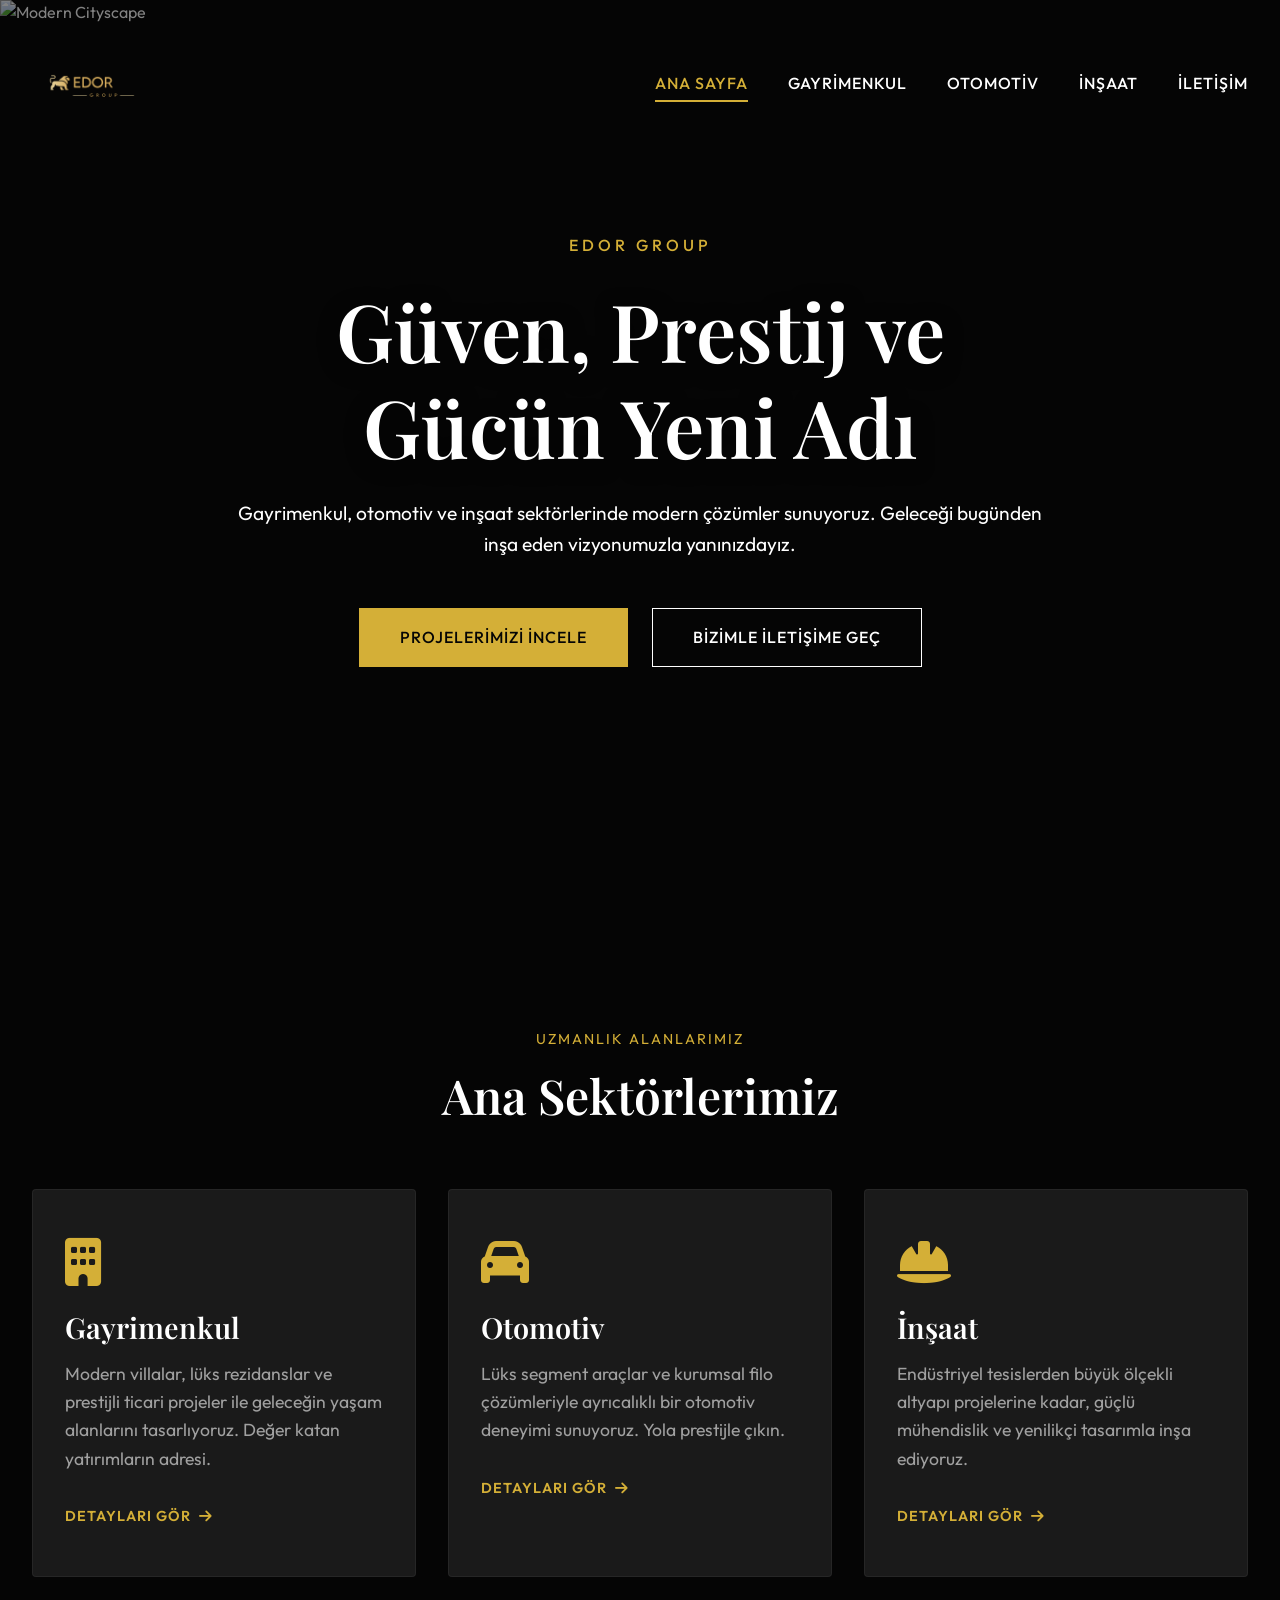
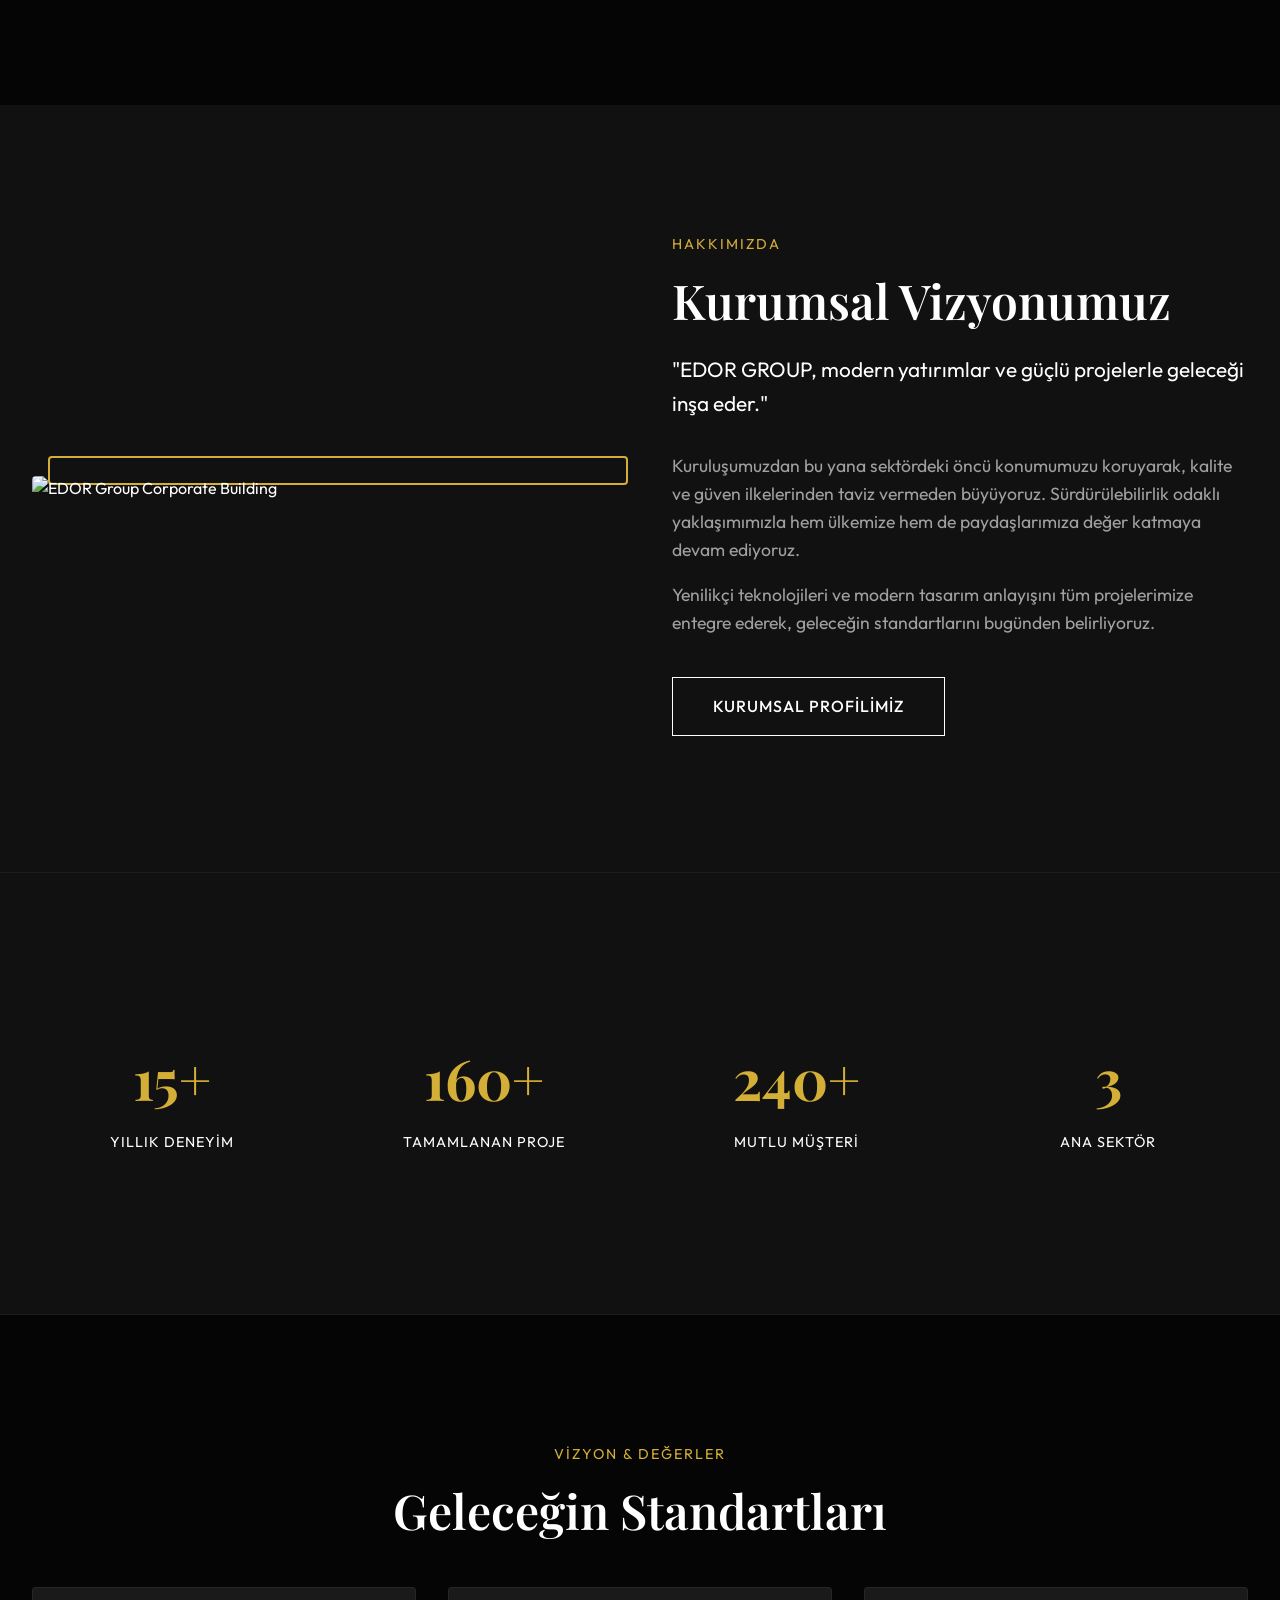
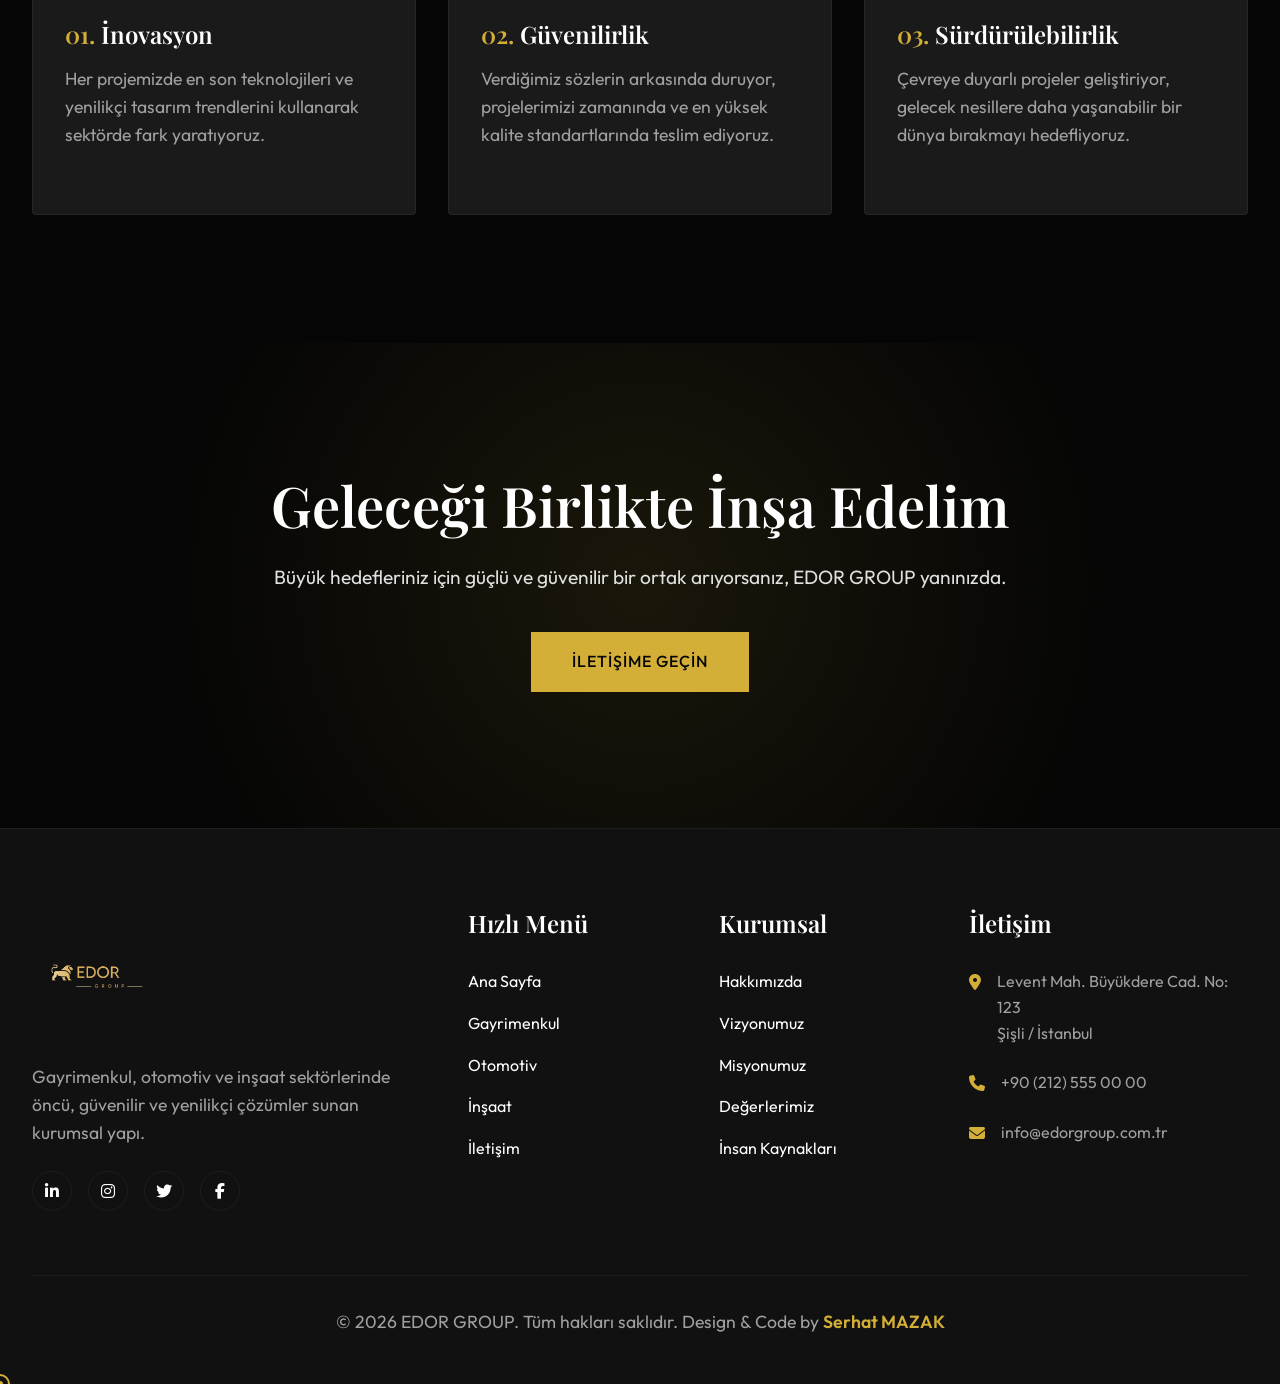
==== index.html @ 17ff3261 "first upload" ====
<!DOCTYPE html>
<html lang="tr">
<head>
    <meta charset="UTF-8">
    <meta name="viewport" content="width=device-width, initial-scale=1.0">
    <meta name="description" content="EDOR GROUP - Gayrimenkul, otomotiv ve inşaat sektörlerinde modern çözümler sunan prestijli holding şirketi.">
    <title>EDOR GROUP | Güven, Prestij ve Gücün Yeni Adı</title>
    <link rel="icon" href="assets/images/favicocn.png" type="image/png">
    
    <!-- CSS -->
    <link rel="stylesheet" href="assets/css/style.css">
    
    <!-- AOS Animation -->
    <link href="https://unpkg.com/aos@2.3.1/dist/aos.css" rel="stylesheet">
    
    <!-- Font Awesome -->
    <link rel="stylesheet" href="https://cdnjs.cloudflare.com/ajax/libs/font-awesome/6.4.0/css/all.min.css">
</head>
<body>

    <!-- Header -->
    <header class="header">
        <div class="container nav-container">
            <a href="index.html" class="logo"><img src="assets/images/logo.png" alt="EDOR GROUP Logo" class="site-logo"></a>
            
            <nav class="nav-links">
                <a href="index.html" class="active">Ana Sayfa</a>
                <a href="gayrimenkul.html">Gayrimenkul</a>
                <a href="otomotiv.html">Otomotiv</a>
                <a href="insaat.html">İnşaat</a>
                <a href="iletisim.html">İletişim</a>
            </nav>

            <button class="mobile-menu-btn">
                <div class="hamburger"></div>
            </button>
        </div>
    </header>

    <!-- Hero Section -->
    <section class="hero">
        <!-- Temporary placeholder background, will be a dynamic dark video/image in production -->
        <div class="hero-bg">
            <img src="https://images.unsplash.com/photo-1486406146926-c627a92ad1ab?q=80&w=2070&auto=format&fit=crop" alt="Modern Cityscape">
            <div class="hero-overlay"></div>
        </div>
        
        <div class="container hero-content" data-aos="fade-up">
            <span class="hero-subtitle" data-aos="fade-up" data-aos-delay="100">EDOR GROUP</span>
            <h1 class="hero-title" data-aos="fade-up" data-aos-delay="200">Güven, Prestij ve Gücün Yeni Adı</h1>
            <p class="hero-text" data-aos="fade-up" data-aos-delay="300">Gayrimenkul, otomotiv ve inşaat sektörlerinde modern çözümler sunuyoruz. Geleceği bugünden inşa eden vizyonumuzla yanınızdayız.</p>
            
            <div class="hero-btns" data-aos="fade-up" data-aos-delay="400">
                <a href="#services" class="btn btn-primary">Projelerimizi İncele</a>
                <a href="iletisim.html" class="btn btn-outline">Bizimle İletişime Geç</a>
            </div>
        </div>
    </section>

    <!-- Services Section -->
    <section id="services" class="section">
        <div class="container">
            <div class="text-center" data-aos="fade-up">
                <span class="section-subtitle">Uzmanlık Alanlarımız</span>
                <h2>Ana Sektörlerimiz</h2>
            </div>
            
            <div class="services-grid">
                <!-- Gayrimenkul -->
                <div class="service-card" data-aos="fade-up" data-aos-delay="100">
                    <i class="fa-solid fa-building service-icon"></i>
                    <h3>Gayrimenkul</h3>
                    <p>Modern villalar, lüks rezidanslar ve prestijli ticari projeler ile geleceğin yaşam alanlarını tasarlıyoruz. Değer katan yatırımların adresi.</p>
                    <a href="gayrimenkul.html" class="btn-link">Detayları Gör <i class="fa-solid fa-arrow-right"></i></a>
                </div>
                
                <!-- Otomotiv -->
                <div class="service-card" data-aos="fade-up" data-aos-delay="200">
                    <i class="fa-solid fa-car service-icon"></i>
                    <h3>Otomotiv</h3>
                    <p>Lüks segment araçlar ve kurumsal filo çözümleriyle ayrıcalıklı bir otomotiv deneyimi sunuyoruz. Yola prestijle çıkın.</p>
                    <a href="otomotiv.html" class="btn-link">Detayları Gör <i class="fa-solid fa-arrow-right"></i></a>
                </div>
                
                <!-- İnşaat -->
                <div class="service-card" data-aos="fade-up" data-aos-delay="300">
                    <i class="fa-solid fa-helmet-safety service-icon"></i>
                    <h3>İnşaat</h3>
                    <p>Endüstriyel tesislerden büyük ölçekli altyapı projelerine kadar, güçlü mühendislik ve yenilikçi tasarımla inşa ediyoruz.</p>
                    <a href="insaat.html" class="btn-link">Detayları Gör <i class="fa-solid fa-arrow-right"></i></a>
                </div>
            </div>
        </div>
    </section>

    <!-- Corporate Info Section -->
    <section class="section" style="background-color: var(--bg-secondary);">
        <div class="container">
            <div class="corporate-wrap">
                <div class="corporate-img" data-aos="fade-right">
                    <img src="https://images.unsplash.com/photo-1570126618953-d437176e8c79?q=80&w=1994&auto=format&fit=crop" alt="EDOR Group Corporate Building">
                </div>
                <div class="corporate-text" data-aos="fade-left">
                    <span class="section-subtitle">Hakkımızda</span>
                    <h2>Kurumsal Vizyonumuz</h2>
                    <p style="font-size: 1.3rem; color: var(--text-primary); margin-bottom: 2rem;">"EDOR GROUP, modern yatırımlar ve güçlü projelerle geleceği inşa eder."</p>
                    <p>Kuruluşumuzdan bu yana sektördeki öncü konumumuzu koruyarak, kalite ve güven ilkelerinden taviz vermeden büyüyoruz. Sürdürülebilirlik odaklı yaklaşımımızla hem ülkemize hem de paydaşlarımıza değer katmaya devam ediyoruz.</p>
                    <p>Yenilikçi teknolojileri ve modern tasarım anlayışını tüm projelerimize entegre ederek, geleceğin standartlarını bugünden belirliyoruz.</p>
                    <a href="iletisim.html" class="btn btn-outline" style="margin-top: 1.5rem;">Kurumsal Profilimiz</a>
                </div>
            </div>
        </div>
    </section>

    <!-- Statistics Section -->
    <section class="section stats-section">
        <div class="container">
            <div class="stats-grid">
                <div class="stat-item" data-aos="zoom-in" data-aos-delay="100">
                    <div class="stat-number"><span class="counter-val" data-target="15">0</span>+</div>
                    <div class="stat-text">Yıllık Deneyim</div>
                </div>
                <div class="stat-item" data-aos="zoom-in" data-aos-delay="200">
                    <div class="stat-number"><span class="counter-val" data-target="250">0</span>+</div>
                    <div class="stat-text">Tamamlanan Proje</div>
                </div>
                <div class="stat-item" data-aos="zoom-in" data-aos-delay="300">
                    <div class="stat-number"><span class="counter-val" data-target="500">0</span>+</div>
                    <div class="stat-text">Mutlu Müşteri</div>
                </div>
                <div class="stat-item" data-aos="zoom-in" data-aos-delay="400">
                    <div class="stat-number"><span class="counter-val" data-target="3">0</span></div>
                    <div class="stat-text">Ana Sektör</div>
                </div>
            </div>
        </div>
    </section>

    <!-- Vision / Reference Section -->
    <section class="section">
        <div class="container">
            <div class="text-center" data-aos="fade-up">
                <span class="section-subtitle">Vizyon & Değerler</span>
                <h2>Geleceğin Standartları</h2>
            </div>
            
            <div class="services-grid" style="margin-top: 3rem;">
                <div class="service-card" data-aos="fade-up" data-aos-delay="100" style="padding: 2rem;">
                    <h3 style="font-size: 1.5rem;"><span class="text-gold">01.</span> İnovasyon</h3>
                    <p>Her projemizde en son teknolojileri ve yenilikçi tasarım trendlerini kullanarak sektörde fark yaratıyoruz.</p>
                </div>
                <div class="service-card" data-aos="fade-up" data-aos-delay="200" style="padding: 2rem;">
                    <h3 style="font-size: 1.5rem;"><span class="text-gold">02.</span> Güvenilirlik</h3>
                    <p>Verdiğimiz sözlerin arkasında duruyor, projelerimizi zamanında ve en yüksek kalite standartlarında teslim ediyoruz.</p>
                </div>
                <div class="service-card" data-aos="fade-up" data-aos-delay="300" style="padding: 2rem;">
                    <h3 style="font-size: 1.5rem;"><span class="text-gold">03.</span> Sürdürülebilirlik</h3>
                    <p>Çevreye duyarlı projeler geliştiriyor, gelecek nesillere daha yaşanabilir bir dünya bırakmayı hedefliyoruz.</p>
                </div>
            </div>
        </div>
    </section>

    <!-- CTA Section -->
    <section class="cta-section">
        <div class="container">
            <div class="cta-content" data-aos="zoom-in">
                <h2 style="color: var(--text-primary);">Geleceği Birlikte İnşa Edelim</h2>
                <p style="font-size: 1.2rem; margin-bottom: 2.5rem; color: #e0e0e0;">Büyük hedefleriniz için güçlü ve güvenilir bir ortak arıyorsanız, EDOR GROUP yanınızda.</p>
                <a href="iletisim.html" class="btn btn-primary">İletişime Geçin</a>
            </div>
        </div>
    </section>

            <!-- Footer -->
    <footer class="footer">
        <div class="container">
            <div class="footer-grid">
                <div class="footer-about">
                    <a href="index.html" class="logo"><img src="assets/images/logo.png" alt="EDOR GROUP Logo" class="site-logo"></a>
                    <p>Gayrimenkul, otomotiv ve inşaat sektörlerinde öncü, güvenilir ve yenilikçi çözümler sunan kurumsal yapı.</p>
                    <div class="footer-socials">
                        <a href="#"><i class="fa-brands fa-linkedin-in"></i></a>
                        <a href="#"><i class="fa-brands fa-instagram"></i></a>
                        <a href="#"><i class="fa-brands fa-twitter"></i></a>
                        <a href="#"><i class="fa-brands fa-facebook-f"></i></a>
                    </div>
                </div>
                
                <div class="footer-links">
                    <h3 class="footer-title">Hızlı Menü</h3>
                    <ul>
                        <li><a href="index.html">Ana Sayfa</a></li>
                        <li><a href="gayrimenkul.html">Gayrimenkul</a></li>
                        <li><a href="otomotiv.html">Otomotiv</a></li>
                        <li><a href="insaat.html">İnşaat</a></li>
                        <li><a href="iletisim.html">İletişim</a></li>
                    </ul>
                </div>
                
                <div class="footer-links">
                    <h3 class="footer-title">Kurumsal</h3>
                    <ul>
                        <li><a href="hakkimizda.html">Hakkımızda</a></li>
                        <li><a href="vizyonumuz.html">Vizyonumuz</a></li>
                        <li><a href="misyonumuz.html">Misyonumuz</a></li>
                        <li><a href="degerlerimiz.html">Değerlerimiz</a></li>
                        <li><a href="insan-kaynaklari.html">İnsan Kaynakları</a></li>
                    </ul>
                </div>
                
                <div class="footer-contact">
                    <h3 class="footer-title">İletişim</h3>
                    <ul>
                        <li>
                            <i class="fa-solid fa-location-dot"></i>
                            <span>Levent Mah. Büyükdere Cad. No: 123<br>Şişli / İstanbul</span>
                        </li>
                        <li>
                            <i class="fa-solid fa-phone"></i>
                            <span>+90 (212) 555 00 00</span>
                        </li>
                        <li>
                            <i class="fa-solid fa-envelope"></i>
                            <span>info@edorgroup.com.tr</span>
                        </li>
                    </ul>
                </div>
            </div>
            
            <div class="footer-bottom">
                <p>&copy; 2026 EDOR GROUP. Tüm hakları saklıdır. Design & Code by <a href="https://serhatmazak.com/" target="_blank" class="footer-credit">Serhat MAZAK</a></p>
            </div>
        </div>
    </footer>

    <!-- Scripts -->
    <script src="https://unpkg.com/aos@2.3.1/dist/aos.js"></script>
    <script src="assets/js/main.js"></script>
</body>
</html>
---- assets/css/style.css ----
@import url('https://fonts.googleapis.com/css2?family=Outfit:wght@300;400;500;600;700&family=Playfair+Display:ital,wght@0,400;0,600;0,700;1,400&display=swap');

:root {
  /* Colors */
  --bg-dark: #050505;
  --bg-secondary: #111111;
  --bg-card: #1a1a1a;
  --text-primary: #ffffff;
  --text-secondary: #a0a0a0;
  --accent-gold: #d4af37;
  --accent-gold-hover: #b5952f;
  
  /* Glassmorphism */
  --glass-bg: rgba(17, 17, 17, 0.7);
  --glass-border: rgba(255, 255, 255, 0.05);
  --glass-shadow: 0 8px 32px 0 rgba(0, 0, 0, 0.37);
  
  /* Typography */
  --font-main: 'Outfit', sans-serif;
  --font-heading: 'Playfair Display', serif;
  
  /* Transitions */
  --transition-smooth: all 0.4s cubic-bezier(0.16, 1, 0.3, 1);
  --transition-bounce: all 0.5s cubic-bezier(0.68, -0.55, 0.26, 1.55);
}

* {
  margin: 0;
  padding: 0;
  box-sizing: border-box;
}

html {
  scroll-behavior: smooth;
  font-size: 16px;
  overflow-x: hidden;
}

body {
  font-family: var(--font-main);
  background-color: var(--bg-dark);
  color: var(--text-primary);
  line-height: 1.6;
  overflow-x: hidden;
  cursor: none; /* Custom cursor */
  width: 100%;
}

/* Custom Cursor */
.cursor {
  width: 20px;
  height: 20px;
  border: 2px solid var(--accent-gold);
  border-radius: 50%;
  position: fixed;
  pointer-events: none;
  z-index: 9999;
  transform: translate(-50%, -50%);
  transition: width 0.3s, height 0.3s, background-color 0.3s;
}

.cursor.hovering {
  width: 40px;
  height: 40px;
  background-color: rgba(212, 175, 55, 0.2);
}

.cursor-dot {
  width: 6px;
  height: 6px;
  background-color: var(--accent-gold);
  border-radius: 50%;
  position: fixed;
  pointer-events: none;
  z-index: 10000;
  transform: translate(-50%, -50%);
}

/* Typography */
h1, h2, h3, h4, h5, h6 {
  font-family: var(--font-heading);
  font-weight: 600;
  line-height: 1.2;
}

h1 {
  font-size: 4rem;
  margin-bottom: 1rem;
}

h2 {
  font-size: 3rem;
  margin-bottom: 1.5rem;
}

h3 {
  font-size: 2rem;
  margin-bottom: 1rem;
}

p {
  color: var(--text-secondary);
  font-size: 1.1rem;
  margin-bottom: 1rem;
}

a {
  text-decoration: none;
  color: inherit;
  transition: var(--transition-smooth);
}

ul {
  list-style: none;
}

img {
  max-width: 100%;
  height: auto;
  display: block;
}

/* Utility Classes */
.container {
  width: 100%;
  max-width: 1320px;
  margin: 0 auto;
  padding: 0 2rem;
}

.section {
  padding: 8rem 0;
}

.text-center {
  text-align: center;
}

.text-gold {
  color: var(--accent-gold);
}

/* Buttons */
.btn {
  display: inline-block;
  padding: 1rem 2.5rem;
  font-family: var(--font-main);
  font-weight: 500;
  font-size: 1rem;
  text-transform: uppercase;
  letter-spacing: 1px;
  cursor: pointer;
  border-radius: 0;
  transition: var(--transition-smooth);
  position: relative;
  overflow: hidden;
  z-index: 1;
}

.btn-primary {
  background-color: var(--accent-gold);
  color: var(--bg-dark);
  border: 1px solid var(--accent-gold);
}

.btn-primary::before {
  content: '';
  position: absolute;
  top: 0;
  left: 0;
  width: 0%;
  height: 100%;
  background-color: var(--text-primary);
  transition: var(--transition-smooth);
  z-index: -1;
}

.btn-primary:hover::before {
  width: 100%;
}

.btn-primary:hover {
  color: var(--bg-dark);
  border-color: var(--text-primary);
}

.btn-outline {
  background-color: transparent;
  color: var(--text-primary);
  border: 1px solid var(--text-primary);
}

.btn-outline:hover {
  background-color: var(--text-primary);
  color: var(--bg-dark);
}

/* Header */
.header {
  position: fixed;
  top: 0;
  left: 0;
  width: 100%;
  z-index: 1000;
  transition: var(--transition-smooth);
  padding: 1.5rem 0;
}

.header.scrolled {
  background: var(--glass-bg);
  backdrop-filter: blur(10px);
  -webkit-backdrop-filter: blur(10px);
  border-bottom: 1px solid var(--glass-border);
  padding: 1rem 0;
  box-shadow: var(--glass-shadow);
}

.nav-container {
  display: flex;
  justify-content: space-between;
  align-items: center;
}

.logo {
  display: flex;
  align-items: center;
}

.site-logo {
  height: 120px;
  width: auto;
  object-fit: contain;
}

.nav-links {
  display: flex;
  gap: 2.5rem;
}

.nav-links a {
  font-size: 1rem;
  font-weight: 500;
  text-transform: uppercase;
  letter-spacing: 1px;
  position: relative;
}

.nav-links a::after {
  content: '';
  position: absolute;
  bottom: -5px;
  left: 0;
  width: 0;
  height: 2px;
  background-color: var(--accent-gold);
  transition: var(--transition-smooth);
}

.nav-links a:hover::after,
.nav-links a.active::after {
  width: 100%;
}

.nav-links a:hover,
.nav-links a.active {
  color: var(--accent-gold);
}

.mobile-menu-btn {
  display: none;
  background: none;
  border: none;
  cursor: pointer;
  z-index: 1001;
}

.hamburger {
  width: 30px;
  height: 2px;
  background-color: var(--text-primary);
  position: relative;
  transition: var(--transition-smooth);
}

.hamburger::before,
.hamburger::after {
  content: '';
  position: absolute;
  left: 0;
  width: 30px;
  height: 2px;
  background-color: var(--text-primary);
  transition: var(--transition-smooth);
}

.hamburger::before {
  top: -8px;
}

.hamburger::after {
  top: 8px;
}

.mobile-menu-btn.active .hamburger {
  background-color: transparent;
}

.mobile-menu-btn.active .hamburger::before {
  top: 0;
  transform: rotate(45deg);
}

.mobile-menu-btn.active .hamburger::after {
  top: 0;
  transform: rotate(-45deg);
}

/* Hero Section */
.hero {
  height: 100vh;
  position: relative;
  display: flex;
  align-items: center;
  justify-content: center;
  overflow: hidden;
}

.hero-bg {
  position: absolute;
  top: 0;
  left: 0;
  width: 100%;
  height: 100%;
  z-index: -2;
  background-color: var(--bg-dark);
}

.hero-bg img, .hero-bg video {
  width: 100%;
  height: 100%;
  object-fit: cover;
  opacity: 0.5;
}

.hero-overlay {
  position: absolute;
  top: 0;
  left: 0;
  width: 100%;
  height: 100%;
  background: linear-gradient(to bottom, rgba(5,5,5,0.3) 0%, rgba(5,5,5,0.9) 100%);
  z-index: -1;
}

.hero-content {
  text-align: center;
  max-width: 900px;
  z-index: 1;
}

.hero-subtitle {
  font-family: var(--font-main);
  text-transform: uppercase;
  letter-spacing: 4px;
  color: var(--accent-gold);
  font-weight: 500;
  margin-bottom: 1.5rem;
  display: block;
}

.hero-title {
  font-size: 5rem;
  margin-bottom: 1.5rem;
  text-shadow: 0 4px 20px rgba(0,0,0,0.5);
}

.hero-text {
  font-size: 1.2rem;
  margin-bottom: 3rem;
  color: var(--text-primary);
  opacity: 0.9;
}

.hero-btns {
  display: flex;
  gap: 1.5rem;
  justify-content: center;
}

/* Services Section */
.services-grid {
  display: grid;
  grid-template-columns: repeat(auto-fit, minmax(300px, 1fr));
  gap: 2rem;
  margin-top: 4rem;
}

.service-card {
  background: var(--bg-card);
  border: 1px solid var(--glass-border);
  padding: 3rem 2rem;
  border-radius: 4px;
  transition: var(--transition-smooth);
  position: relative;
  overflow: hidden;
}

.service-card::before {
  content: '';
  position: absolute;
  top: 0;
  left: 0;
  width: 100%;
  height: 100%;
  background: linear-gradient(45deg, transparent, rgba(212, 175, 55, 0.05), transparent);
  transform: translateX(-100%);
  transition: transform 0.6s;
}

.service-card:hover::before {
  transform: translateX(100%);
}

.service-card:hover {
  transform: translateY(-10px);
  box-shadow: var(--glass-shadow);
  border-color: rgba(212, 175, 55, 0.3);
}

.service-icon {
  font-size: 3rem;
  color: var(--accent-gold);
  margin-bottom: 1.5rem;
  display: inline-block;
  transition: var(--transition-smooth);
}

.service-card:hover .service-icon {
  transform: scale(1.1);
}

.service-card h3 {
  font-size: 1.8rem;
  margin-bottom: 1rem;
}

.service-card p {
  margin-bottom: 2rem;
}

.btn-link {
  color: var(--accent-gold);
  text-transform: uppercase;
  font-size: 0.9rem;
  font-weight: 600;
  letter-spacing: 1px;
  display: flex;
  align-items: center;
  gap: 0.5rem;
}

.btn-link i {
  transition: var(--transition-smooth);
}

.btn-link:hover i {
  transform: translateX(5px);
}

/* Corporate Section */
.corporate-wrap {
  display: grid;
  grid-template-columns: 1fr 1fr;
  gap: 4rem;
  align-items: center;
}

.corporate-img {
  position: relative;
}

.corporate-img img {
  border-radius: 4px;
  position: relative;
  z-index: 1;
}

.corporate-img::after {
  content: '';
  position: absolute;
  top: -20px;
  right: -20px;
  width: 100%;
  height: 100%;
  border: 2px solid var(--accent-gold);
  z-index: 0;
  border-radius: 4px;
}

.section-subtitle {
  color: var(--accent-gold);
  text-transform: uppercase;
  letter-spacing: 2px;
  font-size: 0.9rem;
  margin-bottom: 1rem;
  display: block;
}

/* Statistics */
.stats-section {
  background-color: var(--bg-secondary);
  border-top: 1px solid var(--glass-border);
  border-bottom: 1px solid var(--glass-border);
}

.stats-grid {
  display: grid;
  grid-template-columns: repeat(auto-fit, minmax(200px, 1fr));
  gap: 2rem;
  text-align: center;
}

.stat-item {
  padding: 2rem;
}

.stat-number {
  font-family: var(--font-heading);
  font-size: 3.5rem;
  color: var(--accent-gold);
  font-weight: 700;
  margin-bottom: 0.5rem;
  display: flex;
  justify-content: center;
  align-items: center;
}

.stat-text {
  text-transform: uppercase;
  letter-spacing: 1px;
  font-size: 0.9rem;
  color: var(--text-primary);
}

/* CTA Section */
.cta-section {
  background: linear-gradient(rgba(5,5,5,0.8), rgba(5,5,5,0.8)), url('../images/cta-bg.jpg') center/cover no-repeat;
  text-align: center;
  padding: 8rem 0;
  position: relative;
}

.cta-section::before {
  content: '';
  position: absolute;
  top: 0;
  left: 0;
  width: 100%;
  height: 100%;
  background: radial-gradient(circle, rgba(212,175,55,0.1) 0%, rgba(5,5,5,0) 70%);
}

.cta-content {
  position: relative;
  z-index: 1;
  max-width: 800px;
  margin: 0 auto;
}

.cta-content h2 {
  font-size: 3.5rem;
}

/* Footer */
.footer {
  background-color: var(--bg-secondary);
  padding: 5rem 0 2rem;
  border-top: 1px solid var(--glass-border);
}

.footer-grid {
  display: grid;
  grid-template-columns: 2fr 1fr 1fr 1.5fr;
  gap: 4rem;
  margin-bottom: 4rem;
}

.footer-about .site-logo {
  height: 130px;
  margin-bottom: 1.5rem;
}

.footer-about p {
  margin-top: 0;
}

.footer-socials {
  display: flex;
  gap: 1rem;
  margin-top: 1.5rem;
}

.footer-socials a {
  width: 40px;
  height: 40px;
  border: 1px solid var(--glass-border);
  display: flex;
  align-items: center;
  justify-content: center;
  border-radius: 50%;
  transition: var(--transition-smooth);
}

.footer-socials a:hover {
  background-color: var(--accent-gold);
  color: var(--bg-dark);
  border-color: var(--accent-gold);
}

.footer-title {
  font-family: var(--font-heading);
  font-size: 1.5rem;
  margin-bottom: 2rem;
  color: var(--text-primary);
}

.footer-links li {
  margin-bottom: 1rem;
}

.footer-links a:hover {
  color: var(--accent-gold);
  padding-left: 5px;
}

.footer-contact li {
  display: flex;
  align-items: flex-start;
  gap: 1rem;
  margin-bottom: 1.5rem;
  color: var(--text-secondary);
}

.footer-contact i {
  color: var(--accent-gold);
  margin-top: 5px;
}

.footer-bottom {
  text-align: center;
  padding-top: 2rem;
  border-top: 1px solid var(--glass-border);
  color: var(--text-secondary);
  font-size: 0.9rem;
}

/* Footer Credit */
.footer-credit {
  color: var(--accent-gold);
  font-weight: 600;
  position: relative;
  transition: var(--transition-smooth);
}

.footer-credit::after {
  content: '';
  position: absolute;
  bottom: -2px;
  left: 0;
  width: 0;
  height: 2px;
  background-color: var(--accent-gold);
  transition: var(--transition-smooth);
}

.footer-credit:hover::after {
  width: 100%;
}

.footer-credit:hover {
  text-shadow: 0 0 10px rgba(212, 175, 55, 0.5);
}

/* Responsive */
@media (max-width: 991px) {
  h1 { font-size: 3rem; }
  h2 { font-size: 2.5rem; }
  .hero-title { font-size: 3.5rem; }
  
  .corporate-wrap {
    grid-template-columns: 1fr;
  }
  
  .footer-grid {
    grid-template-columns: 1fr 1fr;
  }
}

body.menu-open {
  overflow: hidden;
}

/* Hide mobile specific nav items on desktop */
.mobile-menu-header, .mobile-menu-footer {
  display: none;
}

@media (max-width: 768px) {
  body { cursor: auto; }
  .cursor, .cursor-dot { display: none; }
  
  .header {
    padding: 1rem 0;
  }
  
  .site-logo {
    height: 60px;
  }
  
  .mobile-menu-btn { 
    display: block; 
    position: relative;
    z-index: 1002;
  }
  
  .menu-overlay {
    position: fixed;
    top: 0;
    left: 0;
    width: 100vw;
    height: 100vh;
    background: rgba(0, 0, 0, 0.6);
    backdrop-filter: blur(5px);
    -webkit-backdrop-filter: blur(5px);
    z-index: 998;
    opacity: 0;
    visibility: hidden;
    transition: var(--transition-smooth);
  }

  .menu-overlay.active {
    opacity: 1;
    visibility: visible;
  }
  
  .nav-links {
    position: fixed;
    top: 0;
    right: 0;
    width: 75%;
    max-width: 320px;
    height: 100vh;
    background: var(--bg-card);
    border-left: 1px solid var(--glass-border);
    box-shadow: -10px 0 30px rgba(0,0,0,0.5);
    flex-direction: column;
    justify-content: flex-start;
    align-items: flex-start;
    padding: 5rem 1.5rem 1.5rem 1.5rem;
    transform: translateX(100%);
    transition: transform 0.5s cubic-bezier(0.77, 0, 0.175, 1);
    z-index: 1000;
    overflow-y: auto;
  }
  
  .nav-links.active {
    transform: translateX(0);
  }
  
  .nav-links a {
    font-size: 1.2rem;
    margin: 1rem 0;
    width: 100%;
  }

  .mobile-menu-header {
    display: block;
    margin-bottom: 2rem;
    width: 100%;
    padding-bottom: 1rem;
    border-bottom: 1px solid var(--glass-border);
  }

  .mobile-menu-header .site-logo {
    height: 50px;
  }

  .mobile-menu-footer {
    display: flex;
    flex-direction: column;
    margin-top: auto;
    width: 100%;
    padding-top: 2rem;
    gap: 1.5rem;
  }

  .mobile-socials {
    margin-top: 0;
    justify-content: flex-start;
  }

  .mobile-contact-btn {
    text-align: center;
    width: 100%;
    padding: 1rem;
    font-size: 0.9rem;
    display: block;
  }
  
  h1 { font-size: 2.5rem; }
  h2 { font-size: 2rem; }
  .hero-title { font-size: 2.8rem; }
  .hero-text { font-size: 1rem; }
  
  .hero-btns {
    flex-direction: column;
  }
  
  .footer-grid {
    grid-template-columns: 1fr;
    gap: 2rem;
  }
  
  .services-grid {
    grid-template-columns: 1fr;
  }
  
  .stats-grid {
    grid-template-columns: 1fr;
    gap: 3rem;
  }
}
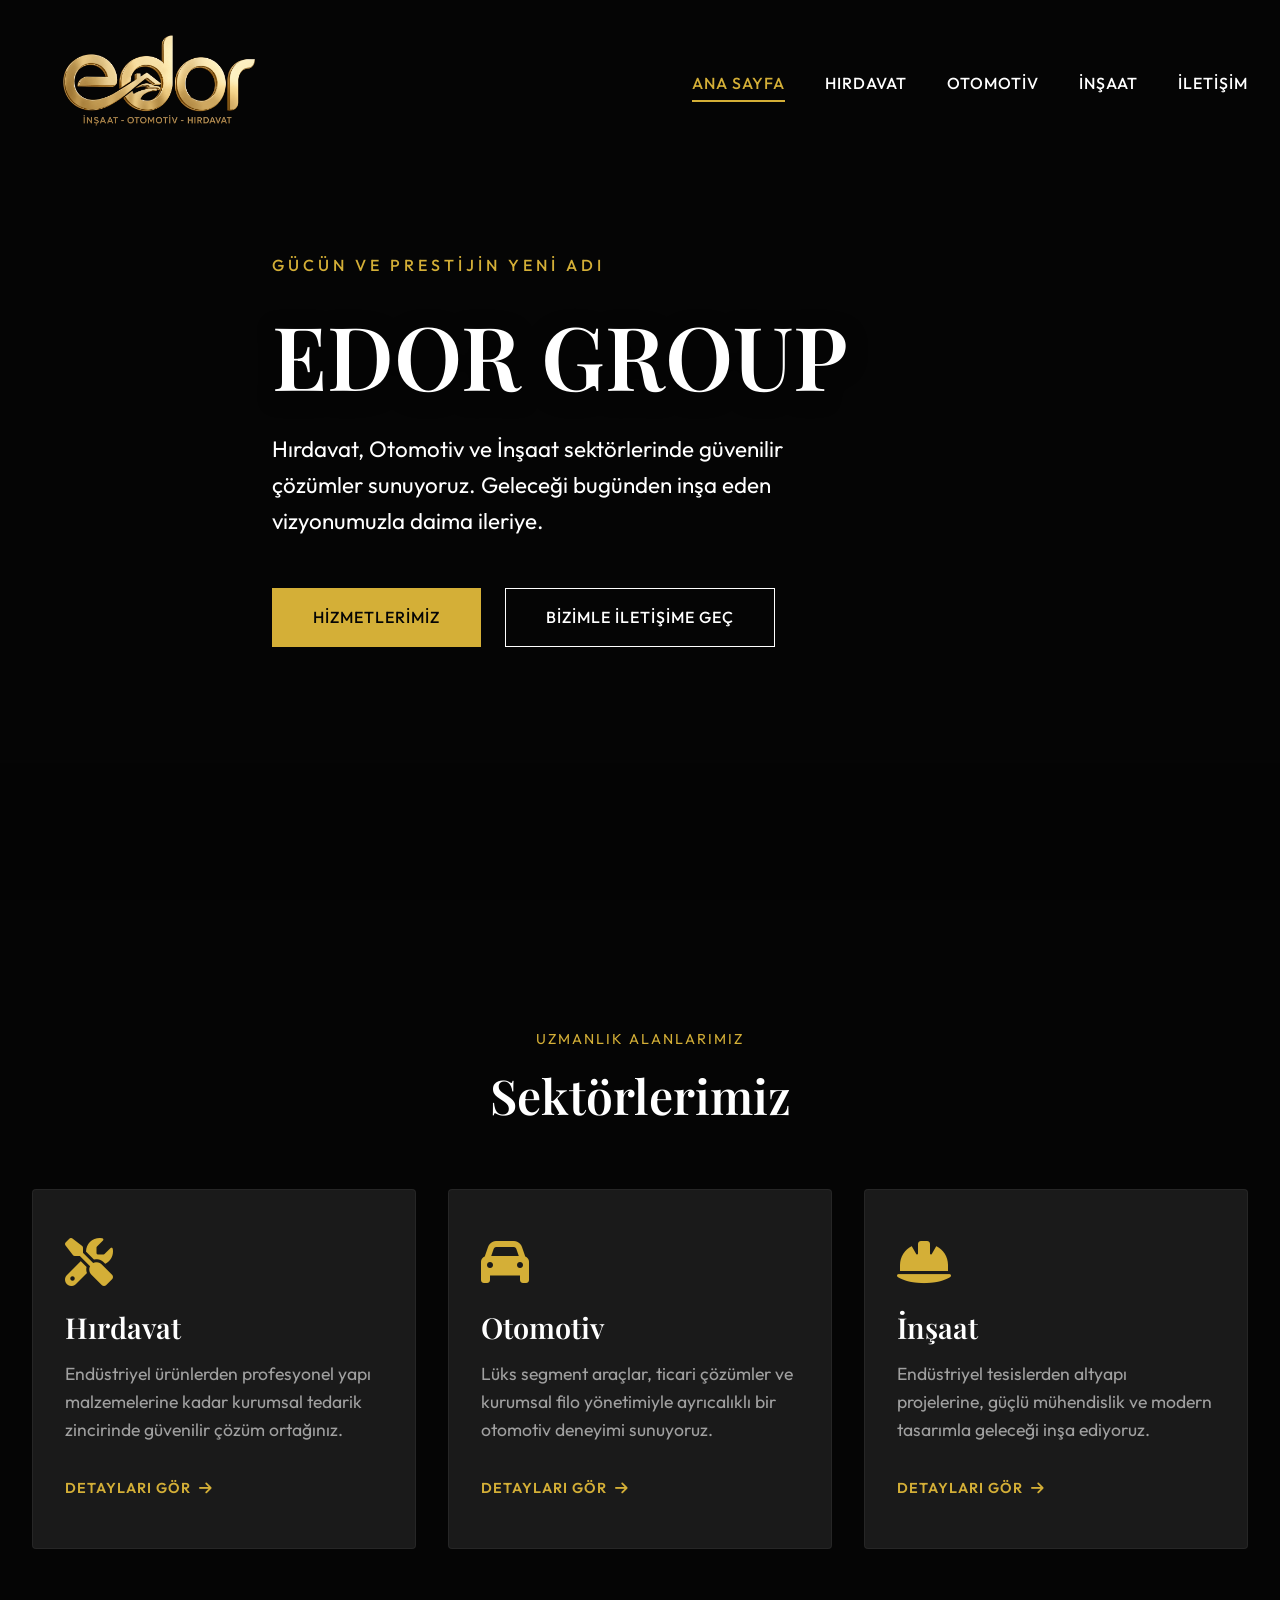
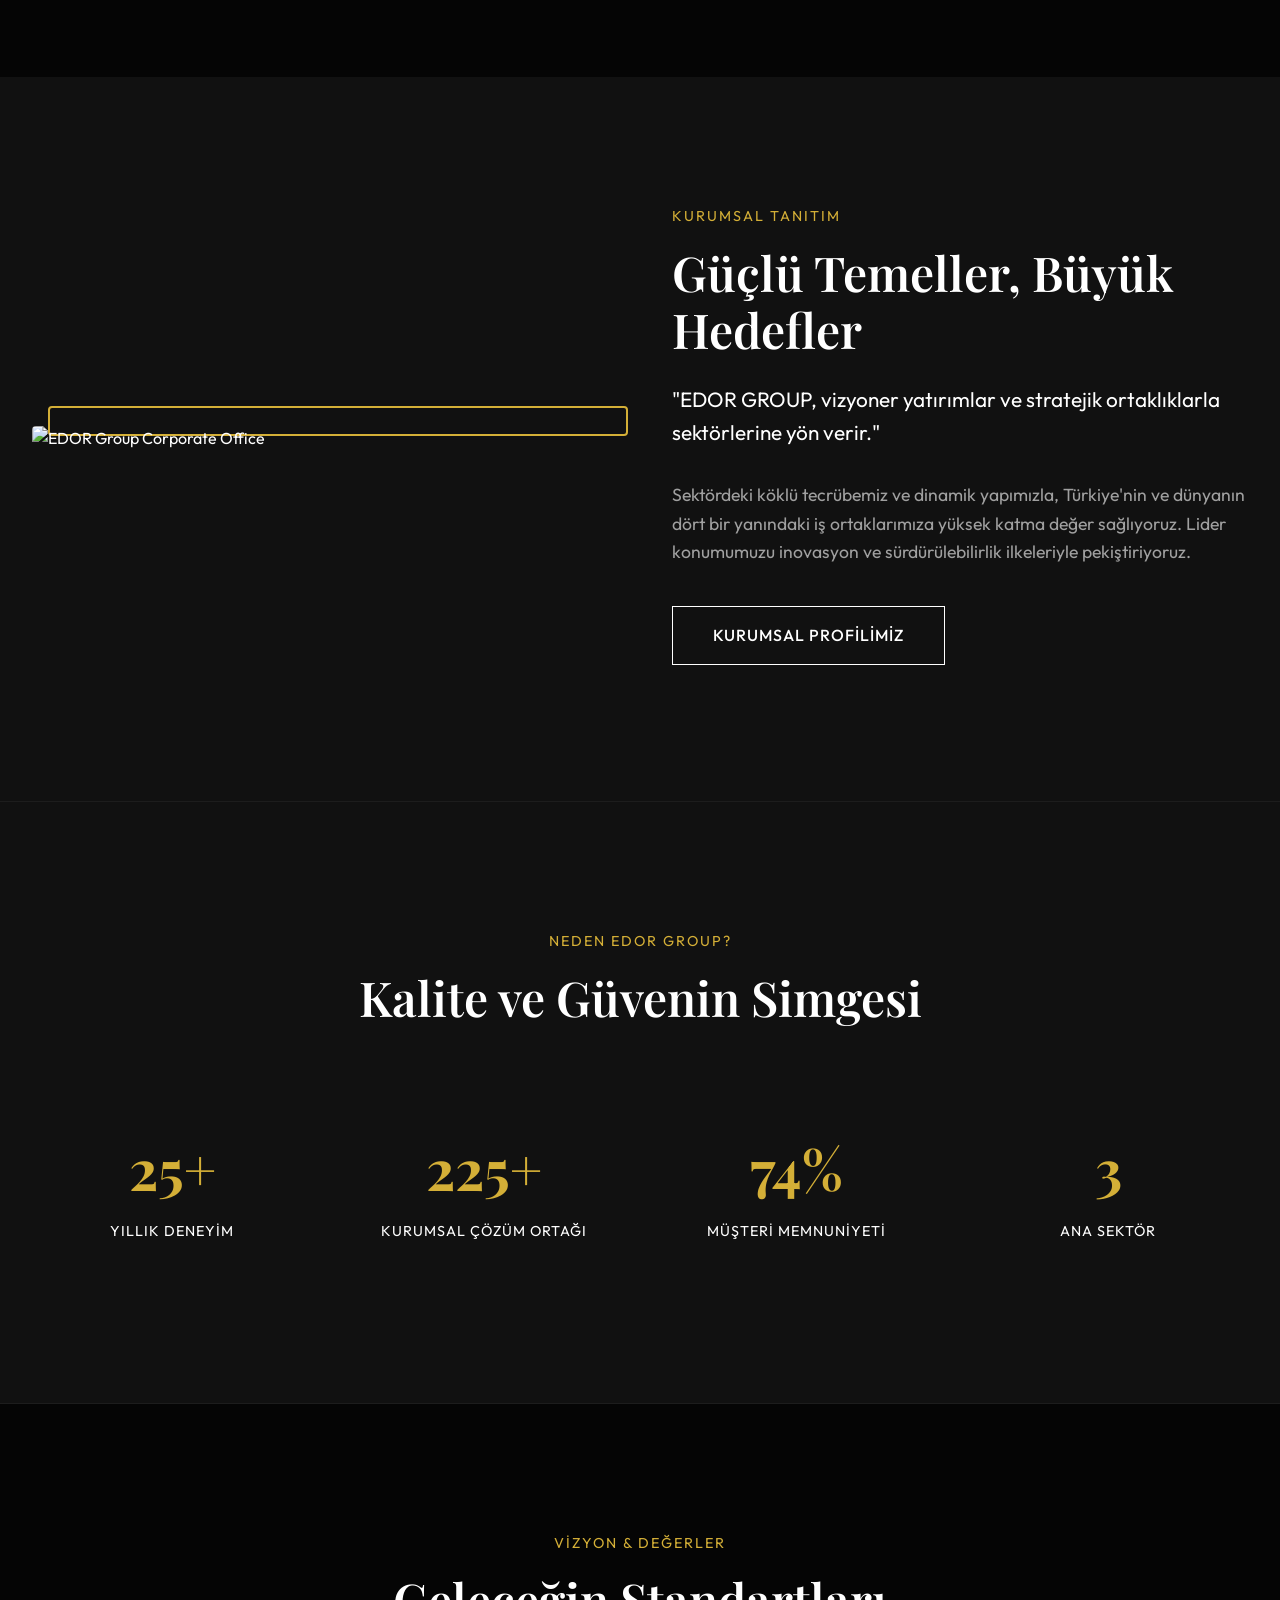
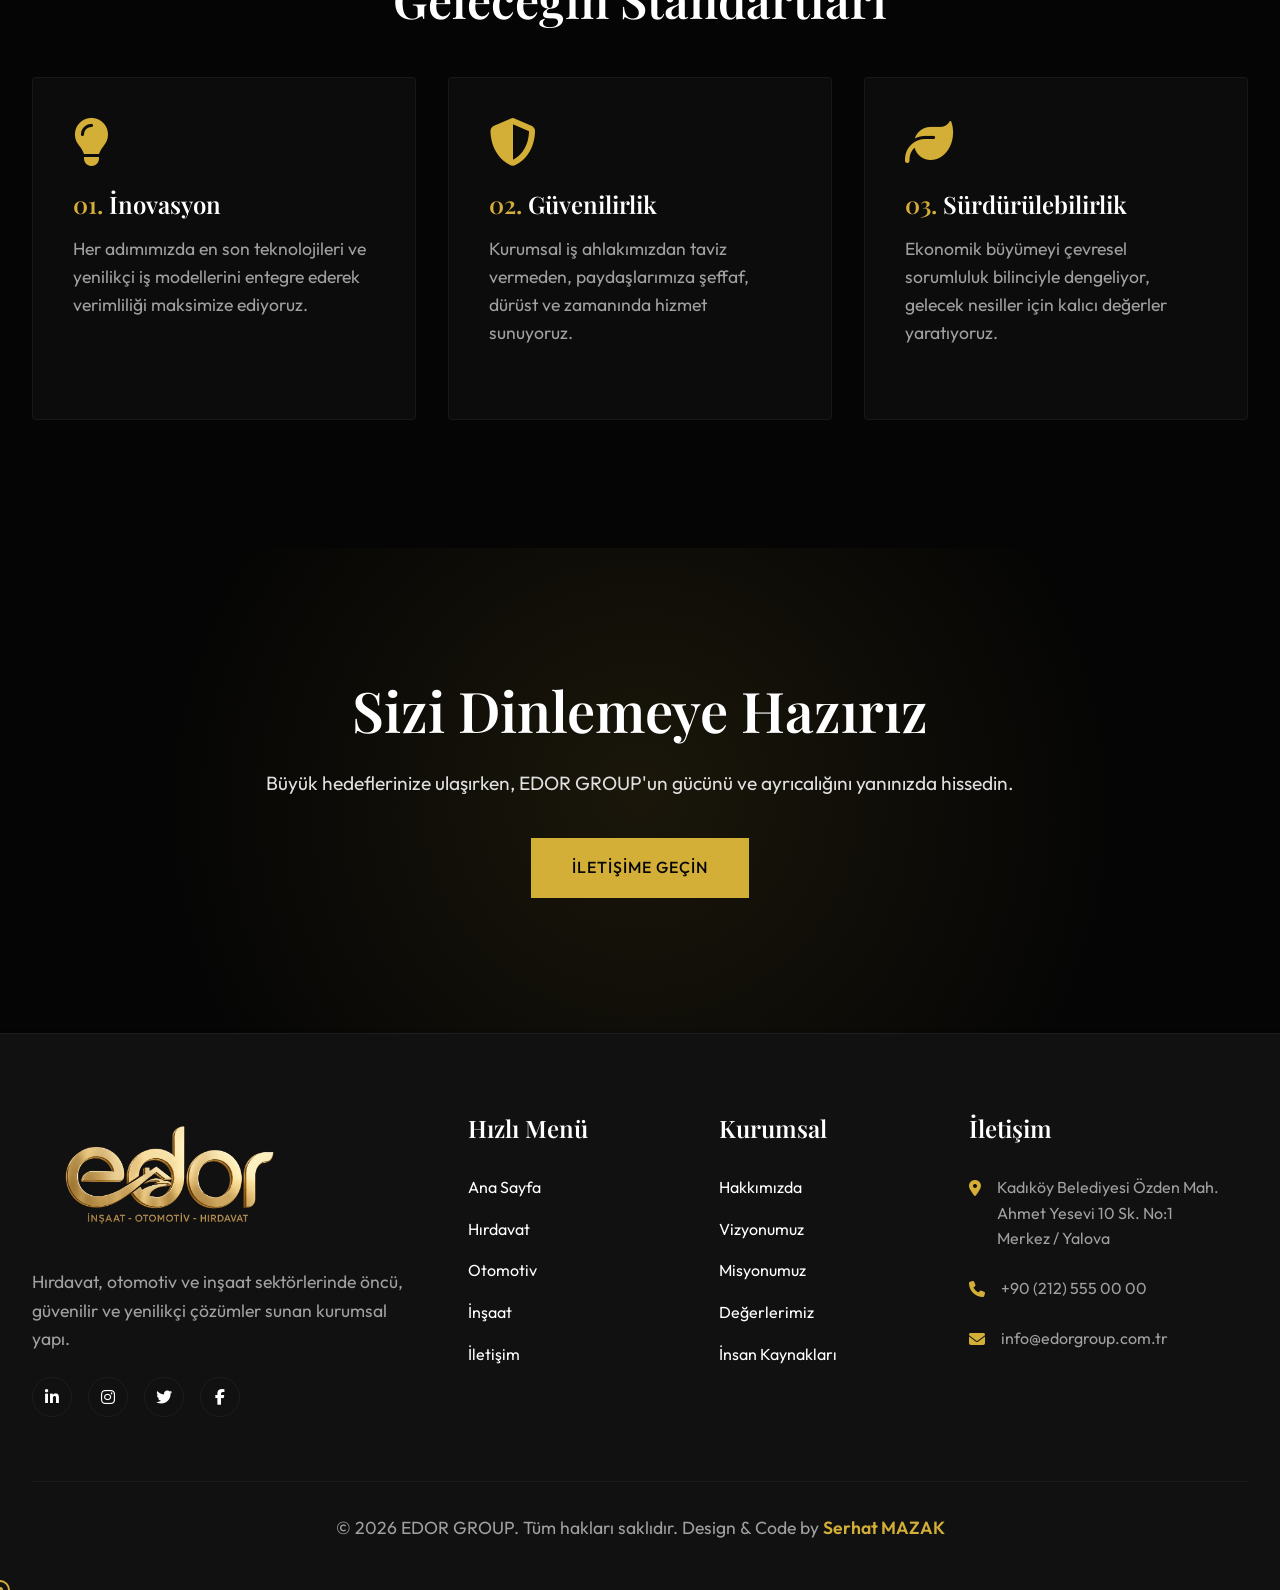
==== commit 46dea6d7: "site update" ====
--- a/index.html
+++ b/index.html
@@ -1,31 +1,42 @@
 <!DOCTYPE html>
 <html lang="tr">
+
 <head>
     <meta charset="UTF-8">
     <meta name="viewport" content="width=device-width, initial-scale=1.0">
-    <meta name="description" content="EDOR GROUP - Gayrimenkul, otomotiv ve inşaat sektörlerinde modern çözümler sunan prestijli holding şirketi.">
+    <meta name="description"
+        content="EDOR GROUP - Hırdavat, otomotiv ve inşaat sektörlerinde modern çözümler sunan prestijli holding şirketi.">
     <title>EDOR GROUP | Güven, Prestij ve Gücün Yeni Adı</title>
     <link rel="icon" href="assets/images/favicocn.png" type="image/png">
-    
+
     <!-- CSS -->
     <link rel="stylesheet" href="assets/css/style.css">
-    
+
     <!-- AOS Animation -->
     <link href="https://unpkg.com/aos@2.3.1/dist/aos.css" rel="stylesheet">
-    
+
     <!-- Font Awesome -->
     <link rel="stylesheet" href="https://cdnjs.cloudflare.com/ajax/libs/font-awesome/6.4.0/css/all.min.css">
 </head>
+
 <body>
+    <!-- Preloader -->
+    <div id="preloader">
+        <img src="assets/images/edorlogo.png" alt="Loading..." class="loader-logo">
+    </div>
+
+    <!-- Scroll Progress -->
+    <div id="scroll-progress"></div>
 
     <!-- Header -->
     <header class="header">
         <div class="container nav-container">
-            <a href="index.html" class="logo"><img src="assets/images/logo.png" alt="EDOR GROUP Logo" class="site-logo"></a>
-            
+            <a href="index.html" class="logo"><img src="assets/images/edorlogo.png" alt="EDOR GROUP Logo"
+                    class="site-logo"></a>
+
             <nav class="nav-links">
                 <a href="index.html" class="active">Ana Sayfa</a>
-                <a href="gayrimenkul.html">Gayrimenkul</a>
+                <a href="hirdavat.html">Hırdavat</a>
                 <a href="otomotiv.html">Otomotiv</a>
                 <a href="insaat.html">İnşaat</a>
                 <a href="iletisim.html">İletişim</a>
@@ -38,95 +49,118 @@
     </header>
 
     <!-- Hero Section -->
-    <section class="hero">
-        <!-- Temporary placeholder background, will be a dynamic dark video/image in production -->
-        <div class="hero-bg">
-            <img src="https://images.unsplash.com/photo-1486406146926-c627a92ad1ab?q=80&w=2070&auto=format&fit=crop" alt="Modern Cityscape">
-            <div class="hero-overlay"></div>
-        </div>
-        
-        <div class="container hero-content" data-aos="fade-up">
-            <span class="hero-subtitle" data-aos="fade-up" data-aos-delay="100">EDOR GROUP</span>
-            <h1 class="hero-title" data-aos="fade-up" data-aos-delay="200">Güven, Prestij ve Gücün Yeni Adı</h1>
-            <p class="hero-text" data-aos="fade-up" data-aos-delay="300">Gayrimenkul, otomotiv ve inşaat sektörlerinde modern çözümler sunuyoruz. Geleceği bugünden inşa eden vizyonumuzla yanınızdayız.</p>
-            
-            <div class="hero-btns" data-aos="fade-up" data-aos-delay="400">
-                <a href="#services" class="btn btn-primary">Projelerimizi İncele</a>
+    <section class="premium-hero parallax-hero">
+        <div class="video-slider">
+            <!-- Otomotiv -->
+            <video class="hero-video-bg active" autoplay muted loop playsinline>
+                <source src="videos/corvette.mp4" type="video/mp4">
+            </video>
+            <!-- İnşaat -->
+            <video class="hero-video-bg" autoplay muted loop playsinline>
+                <source src="videos/insaat.mp4" type="video/mp4">
+            </video>
+            <!-- Hırdavat / Endüstri -->
+            <video class="hero-video-bg" autoplay muted loop playsinline>
+                <source src="videos/hirdavat.mp4" type="video/mp4">
+            </video>
+        </div>
+        <div class="hero-overlay" style="background: rgba(5,5,5,0.70);"></div>
+
+        <div class="container hero-content" data-aos="fade-up" style="text-align: left; max-width: 800px;">
+            <span class="hero-subtitle" data-aos="fade-up" data-aos-delay="100">Gücün ve Prestijin Yeni Adı</span>
+            <h1 class="hero-title" data-aos="fade-up" data-aos-delay="200" style="font-size: 5.5rem;">EDOR GROUP</h1>
+            <p class="hero-text" data-aos="fade-up" data-aos-delay="300" style="font-size: 1.4rem; max-width: 600px;">
+                Hırdavat, Otomotiv ve İnşaat sektörlerinde güvenilir çözümler sunuyoruz. Geleceği bugünden inşa eden
+                vizyonumuzla daima ileriye.</p>
+
+            <div class="hero-btns" data-aos="fade-up" data-aos-delay="400" style="justify-content: flex-start;">
+                <a href="#hizmetler" class="btn btn-primary">Hizmetlerimiz</a>
                 <a href="iletisim.html" class="btn btn-outline">Bizimle İletişime Geç</a>
             </div>
         </div>
     </section>
 
-    <!-- Services Section -->
-    <section id="services" class="section">
+    <!-- Hizmet Alanlarımız -->
+    <section id="hizmetler" class="section">
         <div class="container">
             <div class="text-center" data-aos="fade-up">
                 <span class="section-subtitle">Uzmanlık Alanlarımız</span>
-                <h2>Ana Sektörlerimiz</h2>
-            </div>
-            
+                <h2>Sektörlerimiz</h2>
+            </div>
+
             <div class="services-grid">
-                <!-- Gayrimenkul -->
+                <!-- Hırdavat -->
                 <div class="service-card" data-aos="fade-up" data-aos-delay="100">
-                    <i class="fa-solid fa-building service-icon"></i>
-                    <h3>Gayrimenkul</h3>
-                    <p>Modern villalar, lüks rezidanslar ve prestijli ticari projeler ile geleceğin yaşam alanlarını tasarlıyoruz. Değer katan yatırımların adresi.</p>
-                    <a href="gayrimenkul.html" class="btn-link">Detayları Gör <i class="fa-solid fa-arrow-right"></i></a>
-                </div>
-                
+                    <i class="fa-solid fa-screwdriver-wrench service-icon"></i>
+                    <h3>Hırdavat</h3>
+                    <p>Endüstriyel ürünlerden profesyonel yapı malzemelerine kadar kurumsal tedarik zincirinde güvenilir
+                        çözüm ortağınız.</p>
+                    <a href="hirdavat.html" class="btn-link">Detayları Gör <i class="fa-solid fa-arrow-right"></i></a>
+                </div>
+
                 <!-- Otomotiv -->
                 <div class="service-card" data-aos="fade-up" data-aos-delay="200">
                     <i class="fa-solid fa-car service-icon"></i>
                     <h3>Otomotiv</h3>
-                    <p>Lüks segment araçlar ve kurumsal filo çözümleriyle ayrıcalıklı bir otomotiv deneyimi sunuyoruz. Yola prestijle çıkın.</p>
+                    <p>Lüks segment araçlar, ticari çözümler ve kurumsal filo yönetimiyle ayrıcalıklı bir otomotiv
+                        deneyimi sunuyoruz.</p>
                     <a href="otomotiv.html" class="btn-link">Detayları Gör <i class="fa-solid fa-arrow-right"></i></a>
                 </div>
-                
+
                 <!-- İnşaat -->
                 <div class="service-card" data-aos="fade-up" data-aos-delay="300">
                     <i class="fa-solid fa-helmet-safety service-icon"></i>
                     <h3>İnşaat</h3>
-                    <p>Endüstriyel tesislerden büyük ölçekli altyapı projelerine kadar, güçlü mühendislik ve yenilikçi tasarımla inşa ediyoruz.</p>
+                    <p>Endüstriyel tesislerden altyapı projelerine, güçlü mühendislik ve modern tasarımla geleceği inşa
+                        ediyoruz.</p>
                     <a href="insaat.html" class="btn-link">Detayları Gör <i class="fa-solid fa-arrow-right"></i></a>
                 </div>
             </div>
         </div>
     </section>
 
-    <!-- Corporate Info Section -->
+    <!-- Kurumsal Tanıtım -->
     <section class="section" style="background-color: var(--bg-secondary);">
         <div class="container">
             <div class="corporate-wrap">
                 <div class="corporate-img" data-aos="fade-right">
-                    <img src="https://images.unsplash.com/photo-1570126618953-d437176e8c79?q=80&w=1994&auto=format&fit=crop" alt="EDOR Group Corporate Building">
+                    <img src="https://images.unsplash.com/photo-1497366216548-37526070297c?q=80&w=2069&auto=format&fit=crop"
+                        alt="EDOR Group Corporate Office">
                 </div>
                 <div class="corporate-text" data-aos="fade-left">
-                    <span class="section-subtitle">Hakkımızda</span>
-                    <h2>Kurumsal Vizyonumuz</h2>
-                    <p style="font-size: 1.3rem; color: var(--text-primary); margin-bottom: 2rem;">"EDOR GROUP, modern yatırımlar ve güçlü projelerle geleceği inşa eder."</p>
-                    <p>Kuruluşumuzdan bu yana sektördeki öncü konumumuzu koruyarak, kalite ve güven ilkelerinden taviz vermeden büyüyoruz. Sürdürülebilirlik odaklı yaklaşımımızla hem ülkemize hem de paydaşlarımıza değer katmaya devam ediyoruz.</p>
-                    <p>Yenilikçi teknolojileri ve modern tasarım anlayışını tüm projelerimize entegre ederek, geleceğin standartlarını bugünden belirliyoruz.</p>
-                    <a href="iletisim.html" class="btn btn-outline" style="margin-top: 1.5rem;">Kurumsal Profilimiz</a>
-                </div>
-            </div>
-        </div>
-    </section>
-
-    <!-- Statistics Section -->
+                    <span class="section-subtitle">Kurumsal Tanıtım</span>
+                    <h2>Güçlü Temeller, Büyük Hedefler</h2>
+                    <p style="font-size: 1.3rem; color: var(--text-primary); margin-bottom: 2rem;">"EDOR GROUP, vizyoner
+                        yatırımlar ve stratejik ortaklıklarla sektörlerine yön verir."</p>
+                    <p>Sektördeki köklü tecrübemiz ve dinamik yapımızla, Türkiye'nin ve dünyanın dört bir yanındaki iş
+                        ortaklarımıza yüksek katma değer sağlıyoruz. Lider konumumuzu inovasyon ve sürdürülebilirlik
+                        ilkeleriyle pekiştiriyoruz.</p>
+                    <a href="hakkimizda.html" class="btn btn-outline" style="margin-top: 1.5rem;">Kurumsal
+                        Profilimiz</a>
+                </div>
+            </div>
+        </div>
+    </section>
+
+    <!-- Neden Biz? -->
     <section class="section stats-section">
         <div class="container">
+            <div class="text-center" data-aos="fade-up" style="margin-bottom: 4rem;">
+                <span class="section-subtitle">Neden EDOR GROUP?</span>
+                <h2>Kalite ve Güvenin Simgesi</h2>
+            </div>
             <div class="stats-grid">
                 <div class="stat-item" data-aos="zoom-in" data-aos-delay="100">
-                    <div class="stat-number"><span class="counter-val" data-target="15">0</span>+</div>
+                    <div class="stat-number"><span class="counter-val" data-target="25">0</span>+</div>
                     <div class="stat-text">Yıllık Deneyim</div>
                 </div>
                 <div class="stat-item" data-aos="zoom-in" data-aos-delay="200">
-                    <div class="stat-number"><span class="counter-val" data-target="250">0</span>+</div>
-                    <div class="stat-text">Tamamlanan Proje</div>
+                    <div class="stat-number"><span class="counter-val" data-target="500">0</span>+</div>
+                    <div class="stat-text">Kurumsal Çözüm Ortağı</div>
                 </div>
                 <div class="stat-item" data-aos="zoom-in" data-aos-delay="300">
-                    <div class="stat-number"><span class="counter-val" data-target="500">0</span>+</div>
-                    <div class="stat-text">Mutlu Müşteri</div>
+                    <div class="stat-number"><span class="counter-val" data-target="100">0</span>%</div>
+                    <div class="stat-text">Müşteri Memnuniyeti</div>
                 </div>
                 <div class="stat-item" data-aos="zoom-in" data-aos-delay="400">
                     <div class="stat-number"><span class="counter-val" data-target="3">0</span></div>
@@ -136,49 +170,62 @@
         </div>
     </section>
 
-    <!-- Vision / Reference Section -->
+    <!-- Şirket Değerleri & Vizyon -->
     <section class="section">
         <div class="container">
             <div class="text-center" data-aos="fade-up">
                 <span class="section-subtitle">Vizyon & Değerler</span>
                 <h2>Geleceğin Standartları</h2>
             </div>
-            
+
             <div class="services-grid" style="margin-top: 3rem;">
-                <div class="service-card" data-aos="fade-up" data-aos-delay="100" style="padding: 2rem;">
+                <div class="service-card" data-aos="fade-up" data-aos-delay="100"
+                    style="padding: 2.5rem; background: var(--glass-bg);">
+                    <i class="fa-solid fa-lightbulb service-icon"></i>
                     <h3 style="font-size: 1.5rem;"><span class="text-gold">01.</span> İnovasyon</h3>
-                    <p>Her projemizde en son teknolojileri ve yenilikçi tasarım trendlerini kullanarak sektörde fark yaratıyoruz.</p>
-                </div>
-                <div class="service-card" data-aos="fade-up" data-aos-delay="200" style="padding: 2rem;">
+                    <p>Her adımımızda en son teknolojileri ve yenilikçi iş modellerini entegre ederek verimliliği
+                        maksimize ediyoruz.</p>
+                </div>
+                <div class="service-card" data-aos="fade-up" data-aos-delay="200"
+                    style="padding: 2.5rem; background: var(--glass-bg);">
+                    <i class="fa-solid fa-shield-halved service-icon"></i>
                     <h3 style="font-size: 1.5rem;"><span class="text-gold">02.</span> Güvenilirlik</h3>
-                    <p>Verdiğimiz sözlerin arkasında duruyor, projelerimizi zamanında ve en yüksek kalite standartlarında teslim ediyoruz.</p>
-                </div>
-                <div class="service-card" data-aos="fade-up" data-aos-delay="300" style="padding: 2rem;">
+                    <p>Kurumsal iş ahlakımızdan taviz vermeden, paydaşlarımıza şeffaf, dürüst ve zamanında hizmet
+                        sunuyoruz.</p>
+                </div>
+                <div class="service-card" data-aos="fade-up" data-aos-delay="300"
+                    style="padding: 2.5rem; background: var(--glass-bg);">
+                    <i class="fa-solid fa-leaf service-icon"></i>
                     <h3 style="font-size: 1.5rem;"><span class="text-gold">03.</span> Sürdürülebilirlik</h3>
-                    <p>Çevreye duyarlı projeler geliştiriyor, gelecek nesillere daha yaşanabilir bir dünya bırakmayı hedefliyoruz.</p>
+                    <p>Ekonomik büyümeyi çevresel sorumluluk bilinciyle dengeliyor, gelecek nesiller için kalıcı
+                        değerler yaratıyoruz.</p>
                 </div>
             </div>
         </div>
     </section>
 
     <!-- CTA Section -->
-    <section class="cta-section">
+    <section class="cta-section"
+        style="background: linear-gradient(rgba(5,5,5,0.7), rgba(5,5,5,0.9)), url('https://images.unsplash.com/photo-1542744173-8e7e53415bb0?q=80&w=2070&auto=format&fit=crop') center/cover fixed;">
         <div class="container">
             <div class="cta-content" data-aos="zoom-in">
-                <h2 style="color: var(--text-primary);">Geleceği Birlikte İnşa Edelim</h2>
-                <p style="font-size: 1.2rem; margin-bottom: 2.5rem; color: #e0e0e0;">Büyük hedefleriniz için güçlü ve güvenilir bir ortak arıyorsanız, EDOR GROUP yanınızda.</p>
+                <h2 style="color: var(--text-primary);">Sizi Dinlemeye Hazırız</h2>
+                <p style="font-size: 1.2rem; margin-bottom: 2.5rem; color: #e0e0e0;">Büyük hedeflerinize ulaşırken, EDOR
+                    GROUP'un gücünü ve ayrıcalığını yanınızda hissedin.</p>
                 <a href="iletisim.html" class="btn btn-primary">İletişime Geçin</a>
             </div>
         </div>
     </section>
 
-            <!-- Footer -->
+    <!-- Footer -->
     <footer class="footer">
         <div class="container">
             <div class="footer-grid">
                 <div class="footer-about">
-                    <a href="index.html" class="logo"><img src="assets/images/logo.png" alt="EDOR GROUP Logo" class="site-logo"></a>
-                    <p>Gayrimenkul, otomotiv ve inşaat sektörlerinde öncü, güvenilir ve yenilikçi çözümler sunan kurumsal yapı.</p>
+                    <a href="index.html" class="logo"><img src="assets/images/edorlogo.png" alt="EDOR GROUP Logo"
+                            class="site-logo"></a>
+                    <p>Hırdavat, otomotiv ve inşaat sektörlerinde öncü, güvenilir ve yenilikçi çözümler sunan kurumsal
+                        yapı.</p>
                     <div class="footer-socials">
                         <a href="#"><i class="fa-brands fa-linkedin-in"></i></a>
                         <a href="#"><i class="fa-brands fa-instagram"></i></a>
@@ -186,18 +233,18 @@
                         <a href="#"><i class="fa-brands fa-facebook-f"></i></a>
                     </div>
                 </div>
-                
+
                 <div class="footer-links">
                     <h3 class="footer-title">Hızlı Menü</h3>
                     <ul>
                         <li><a href="index.html">Ana Sayfa</a></li>
-                        <li><a href="gayrimenkul.html">Gayrimenkul</a></li>
+                        <li><a href="hirdavat.html">Hırdavat</a></li>
                         <li><a href="otomotiv.html">Otomotiv</a></li>
                         <li><a href="insaat.html">İnşaat</a></li>
                         <li><a href="iletisim.html">İletişim</a></li>
                     </ul>
                 </div>
-                
+
                 <div class="footer-links">
                     <h3 class="footer-title">Kurumsal</h3>
                     <ul>
@@ -208,13 +255,13 @@
                         <li><a href="insan-kaynaklari.html">İnsan Kaynakları</a></li>
                     </ul>
                 </div>
-                
+
                 <div class="footer-contact">
                     <h3 class="footer-title">İletişim</h3>
                     <ul>
                         <li>
                             <i class="fa-solid fa-location-dot"></i>
-                            <span>Levent Mah. Büyükdere Cad. No: 123<br>Şişli / İstanbul</span>
+                            <span>Kadıköy Belediyesi Özden Mah.<br>Ahmet Yesevi 10 Sk. No:1<br>Merkez / Yalova</span>
                         </li>
                         <li>
                             <i class="fa-solid fa-phone"></i>
@@ -227,9 +274,10 @@
                     </ul>
                 </div>
             </div>
-            
+
             <div class="footer-bottom">
-                <p>&copy; 2026 EDOR GROUP. Tüm hakları saklıdır. Design & Code by <a href="https://serhatmazak.com/" target="_blank" class="footer-credit">Serhat MAZAK</a></p>
+                <p>&copy; 2026 EDOR GROUP. Tüm hakları saklıdır. Design & Code by <a href="https://serhatmazak.com/"
+                        target="_blank" class="footer-credit">Serhat MAZAK</a></p>
             </div>
         </div>
     </footer>
@@ -238,4 +286,5 @@
     <script src="https://unpkg.com/aos@2.3.1/dist/aos.js"></script>
     <script src="assets/js/main.js"></script>
 </body>
-</html>
+
+</html>
--- a/assets/css/style.css
+++ b/assets/css/style.css
@@ -710,11 +710,17 @@
   .cursor, .cursor-dot { display: none; }
   
   .header {
-    padding: 1rem 0;
+    padding: 0.8rem 0;
+  }
+  
+  .header.scrolled {
+    padding: 0.6rem 0;
   }
   
   .site-logo {
-    height: 60px;
+    height: 40px;
+    max-width: 220px;
+    object-fit: contain;
   }
   
   .mobile-menu-btn { 
@@ -814,6 +820,15 @@
   
   .hero-btns {
     flex-direction: column;
+    width: 100%;
+    gap: 1rem;
+  }
+  
+  .hero-btns .btn {
+    width: 100%;
+    text-align: center;
+    padding: 1rem;
+    font-size: 0.9rem;
   }
   
   .footer-grid {
@@ -830,3 +845,227 @@
     gap: 3rem;
   }
 }
+
+
+/* =========================================
+   PREMIUM REDESIGN ADDITIONS
+   ========================================= */
+
+/* Preloader */
+#preloader {
+  position: fixed;
+  top: 0;
+  left: 0;
+  width: 100%;
+  height: 100%;
+  background-color: #050505;
+  z-index: 99999;
+  display: flex;
+  justify-content: center;
+  align-items: center;
+  transition: opacity 0.8s ease, visibility 0.8s ease;
+}
+
+#preloader.loaded {
+  opacity: 0;
+  visibility: hidden;
+}
+
+.loader-logo {
+  width: 150px;
+  animation: pulse 2s infinite;
+}
+
+@keyframes pulse {
+  0% { transform: scale(1); opacity: 0.8; }
+  50% { transform: scale(1.1); opacity: 1; }
+  100% { transform: scale(1); opacity: 0.8; }
+}
+
+/* Scroll Progress Bar */
+#scroll-progress {
+  position: fixed;
+  top: 0;
+  left: 0;
+  width: 0%;
+  height: 3px;
+  background: linear-gradient(90deg, #d4af37, #fdf0a6);
+  z-index: 10000;
+  transition: width 0.1s ease;
+}
+
+/* Timeline (Insaat) */
+.timeline {
+  position: relative;
+  max-width: 1200px;
+  margin: 0 auto;
+  padding: 40px 0;
+}
+
+.timeline::after {
+  content: '';
+  position: absolute;
+  width: 2px;
+  background-color: var(--accent-gold);
+  top: 0;
+  bottom: 0;
+  left: 50%;
+  margin-left: -1px;
+}
+
+.timeline-item {
+  padding: 10px 40px;
+  position: relative;
+  background-color: inherit;
+  width: 50%;
+}
+
+.timeline-item::after {
+  content: '';
+  position: absolute;
+  width: 20px;
+  height: 20px;
+  right: -10px;
+  background-color: var(--bg-dark);
+  border: 4px solid var(--accent-gold);
+  top: 15px;
+  border-radius: 50%;
+  z-index: 1;
+}
+
+.left { left: 0; }
+.right { left: 50%; }
+
+.right::after { left: -10px; }
+
+.timeline-content {
+  padding: 20px 30px;
+  background-color: var(--bg-card);
+  position: relative;
+  border-radius: 6px;
+  border: 1px solid var(--glass-border);
+  box-shadow: var(--glass-shadow);
+  transition: var(--transition-smooth);
+}
+
+.timeline-content:hover {
+  transform: translateY(-5px);
+  border-color: var(--accent-gold);
+}
+
+@media screen and (max-width: 600px) {
+  .timeline::after { left: 31px; }
+  .timeline-item { width: 100%; padding-left: 70px; padding-right: 25px; }
+  .timeline-item::after { left: 21px; }
+  .right { left: 0%; }
+}
+
+/* Updated Cinematic Premium Hero */
+.parallax-hero {
+  height: 100vh;
+  display: flex;
+  align-items: center;
+  position: relative;
+  overflow: hidden;
+}
+
+.video-slider {
+  position: absolute;
+  top: 0;
+  left: 0;
+  width: 100%;
+  height: 100%;
+  z-index: -2;
+}
+
+.hero-video-bg {
+  position: absolute;
+  top: 0;
+  left: 0;
+  width: 100%;
+  height: 100%;
+  object-fit: cover;
+  opacity: 0;
+  visibility: hidden;
+  transition: opacity 1.5s ease-in-out, visibility 1.5s ease-in-out, transform 8s linear;
+  transform: scale(1);
+}
+
+.hero-video-bg.active {
+  opacity: 1;
+  visibility: visible;
+  transform: scale(1.08);
+}
+
+/* Product Cards for Hirdavat & Otomotiv */
+.product-card {
+  background: var(--bg-card);
+  border: 1px solid var(--glass-border);
+  border-radius: 8px;
+  overflow: hidden;
+  transition: var(--transition-smooth);
+  position: relative;
+}
+
+.product-card:hover {
+  transform: translateY(-10px);
+  box-shadow: 0 15px 40px rgba(0,0,0,0.5);
+  border-color: rgba(212, 175, 55, 0.4);
+}
+
+.product-img {
+  width: 100%;
+  height: 250px;
+  object-fit: cover;
+  transition: var(--transition-smooth);
+}
+
+.product-card:hover .product-img {
+  transform: scale(1.05);
+}
+
+.product-info {
+  padding: 2rem;
+}
+
+.product-category {
+  color: var(--accent-gold);
+  font-size: 0.85rem;
+  text-transform: uppercase;
+  letter-spacing: 2px;
+  margin-bottom: 0.5rem;
+  display: block;
+}
+
+.product-title {
+  font-size: 1.5rem;
+  margin-bottom: 1rem;
+}
+
+.product-desc {
+  color: var(--text-secondary);
+  font-size: 1rem;
+  margin-bottom: 1.5rem;
+}
+
+.tech-specs {
+  border-top: 1px solid var(--glass-border);
+  padding-top: 1.5rem;
+  display: grid;
+  grid-template-columns: 1fr 1fr;
+  gap: 1rem;
+}
+
+.spec-item {
+  font-size: 0.9rem;
+}
+
+.spec-label {
+  color: var(--text-secondary);
+  display: block;
+}
+
+.spec-val {
+  color: var(--text-primary);
+  font-weight: 500;
+}
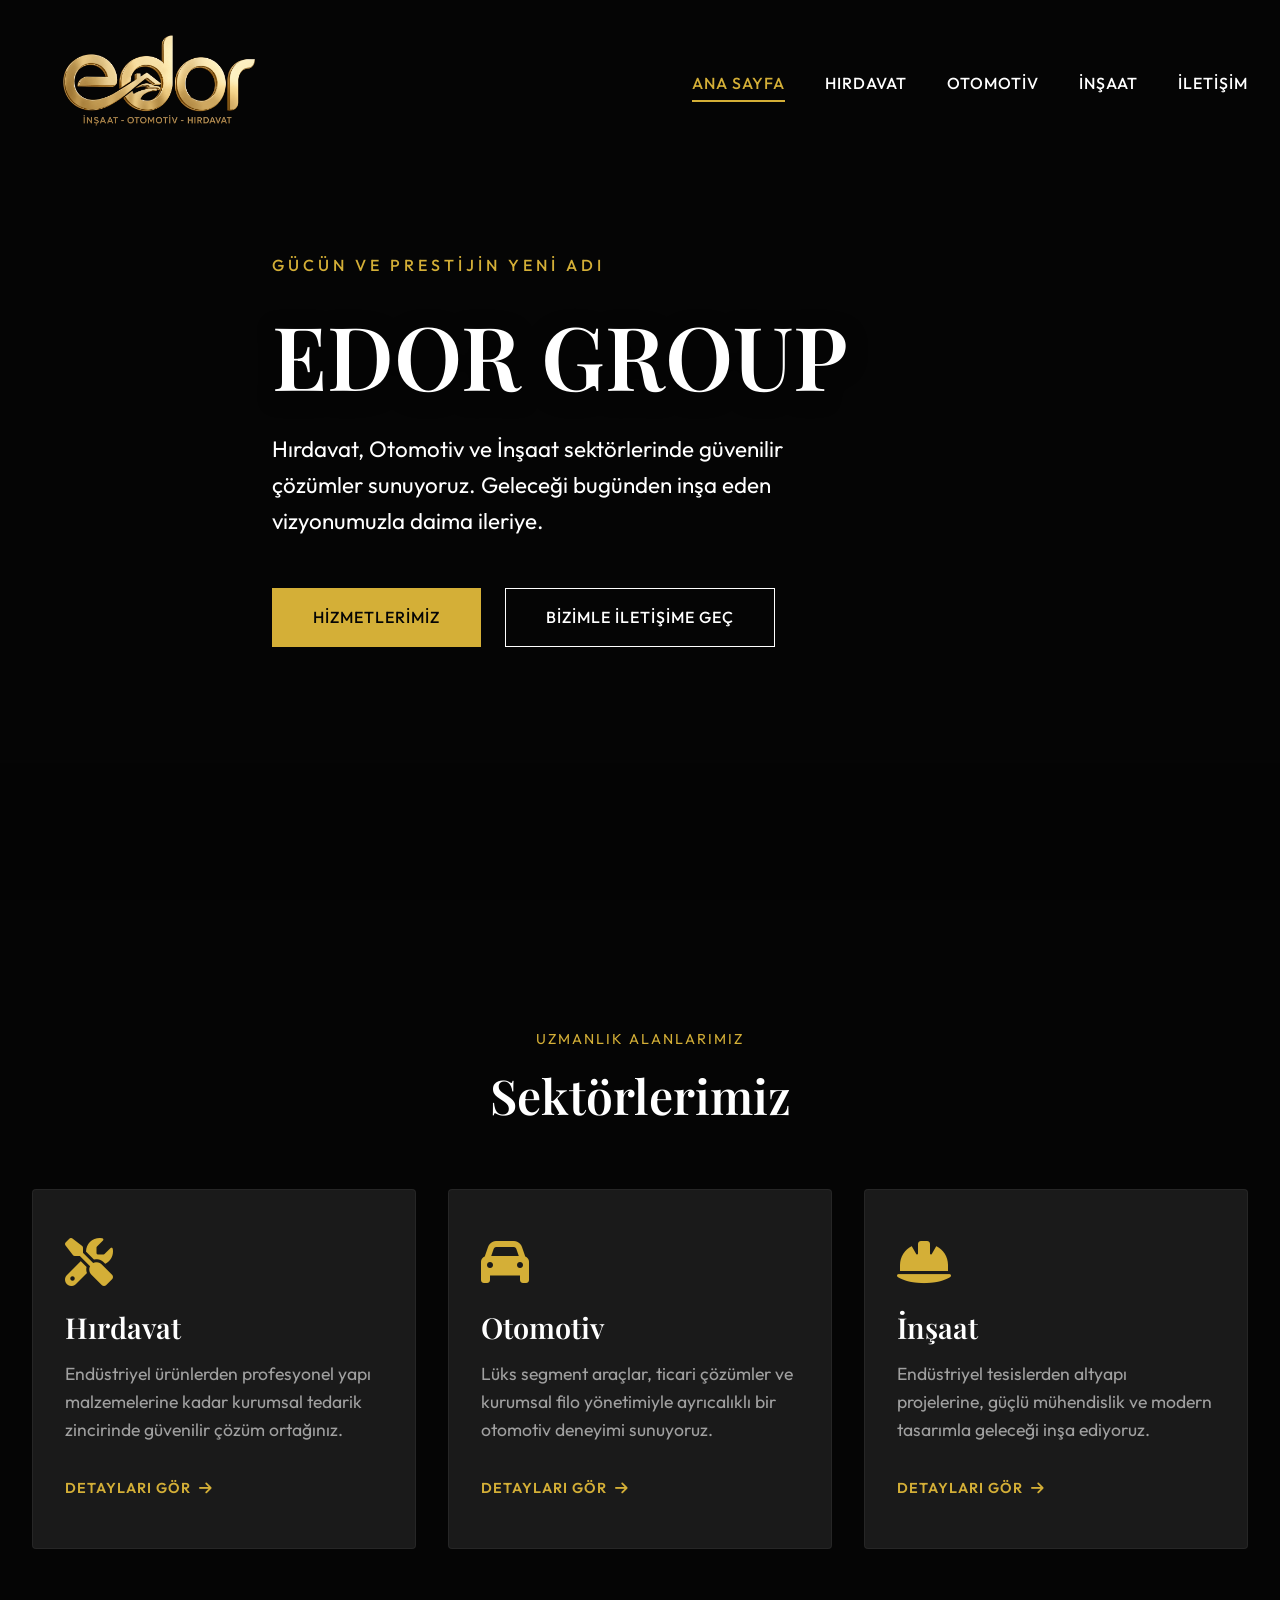
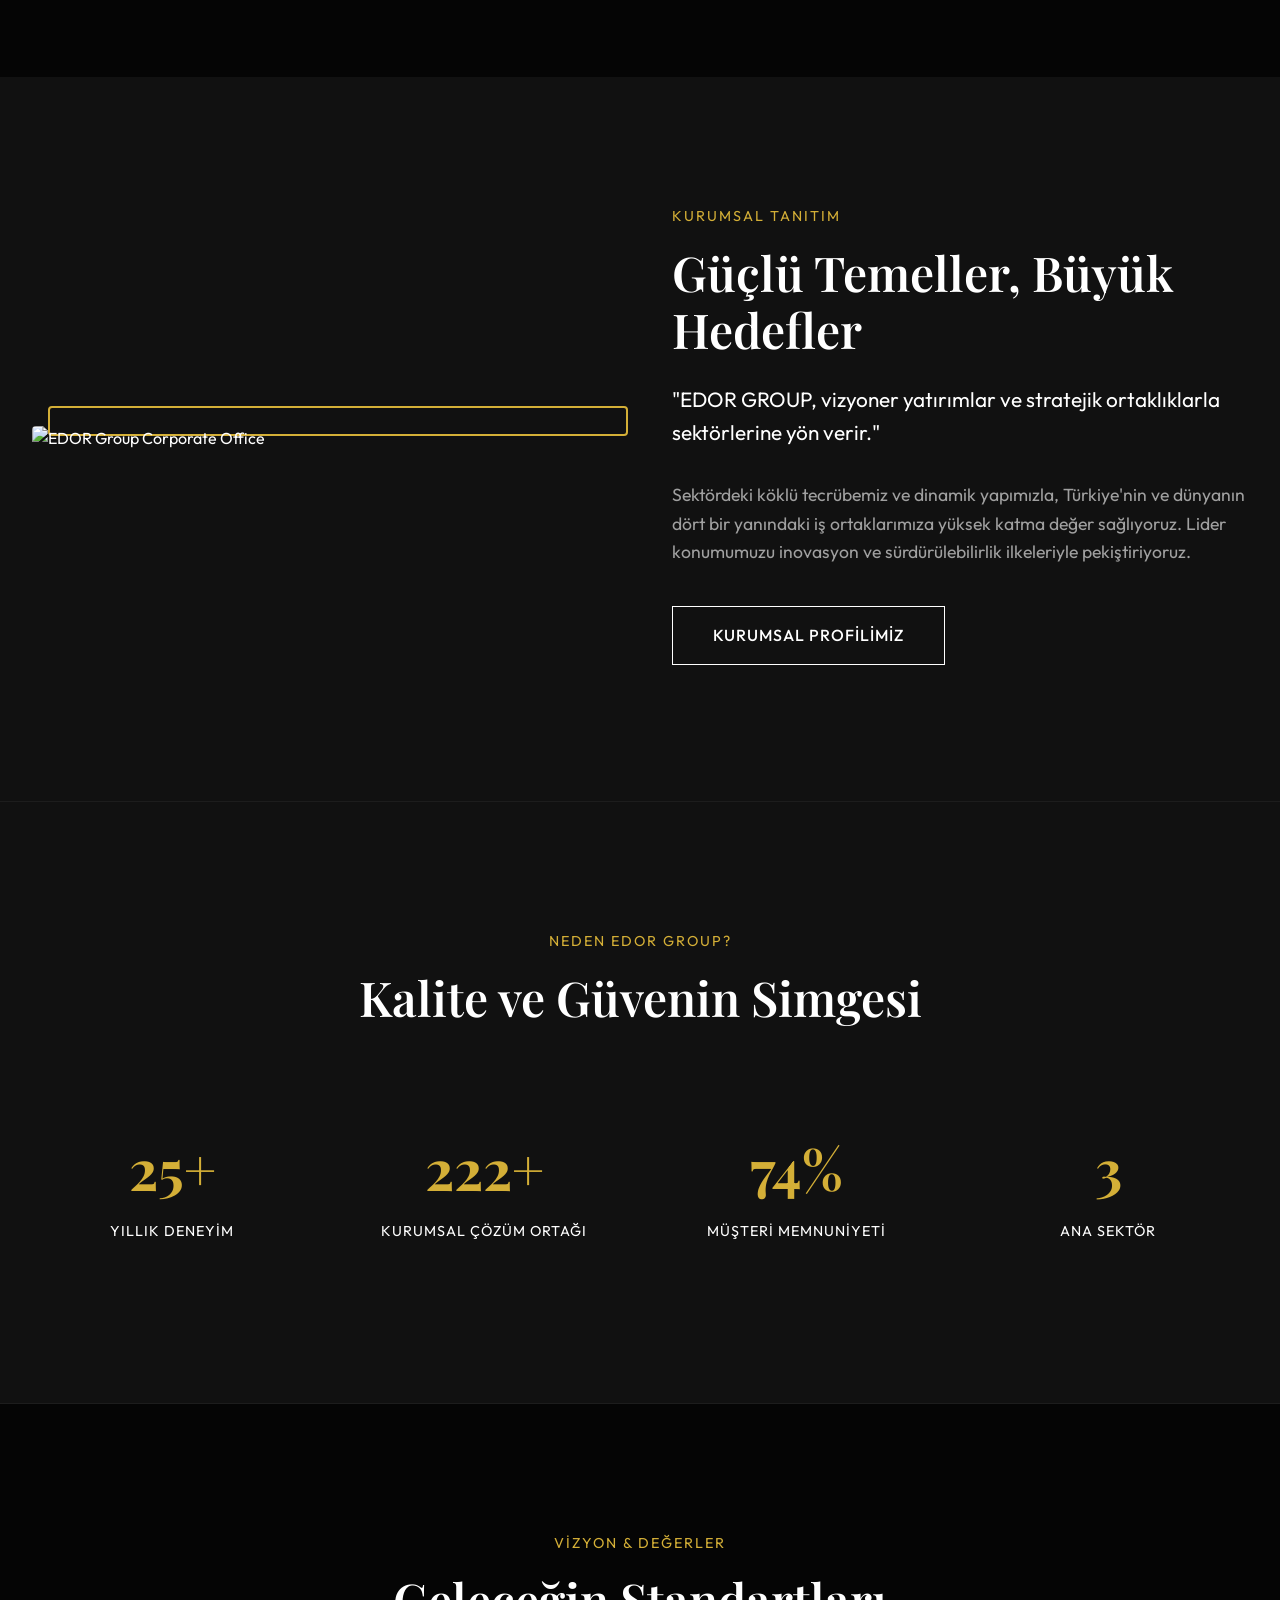
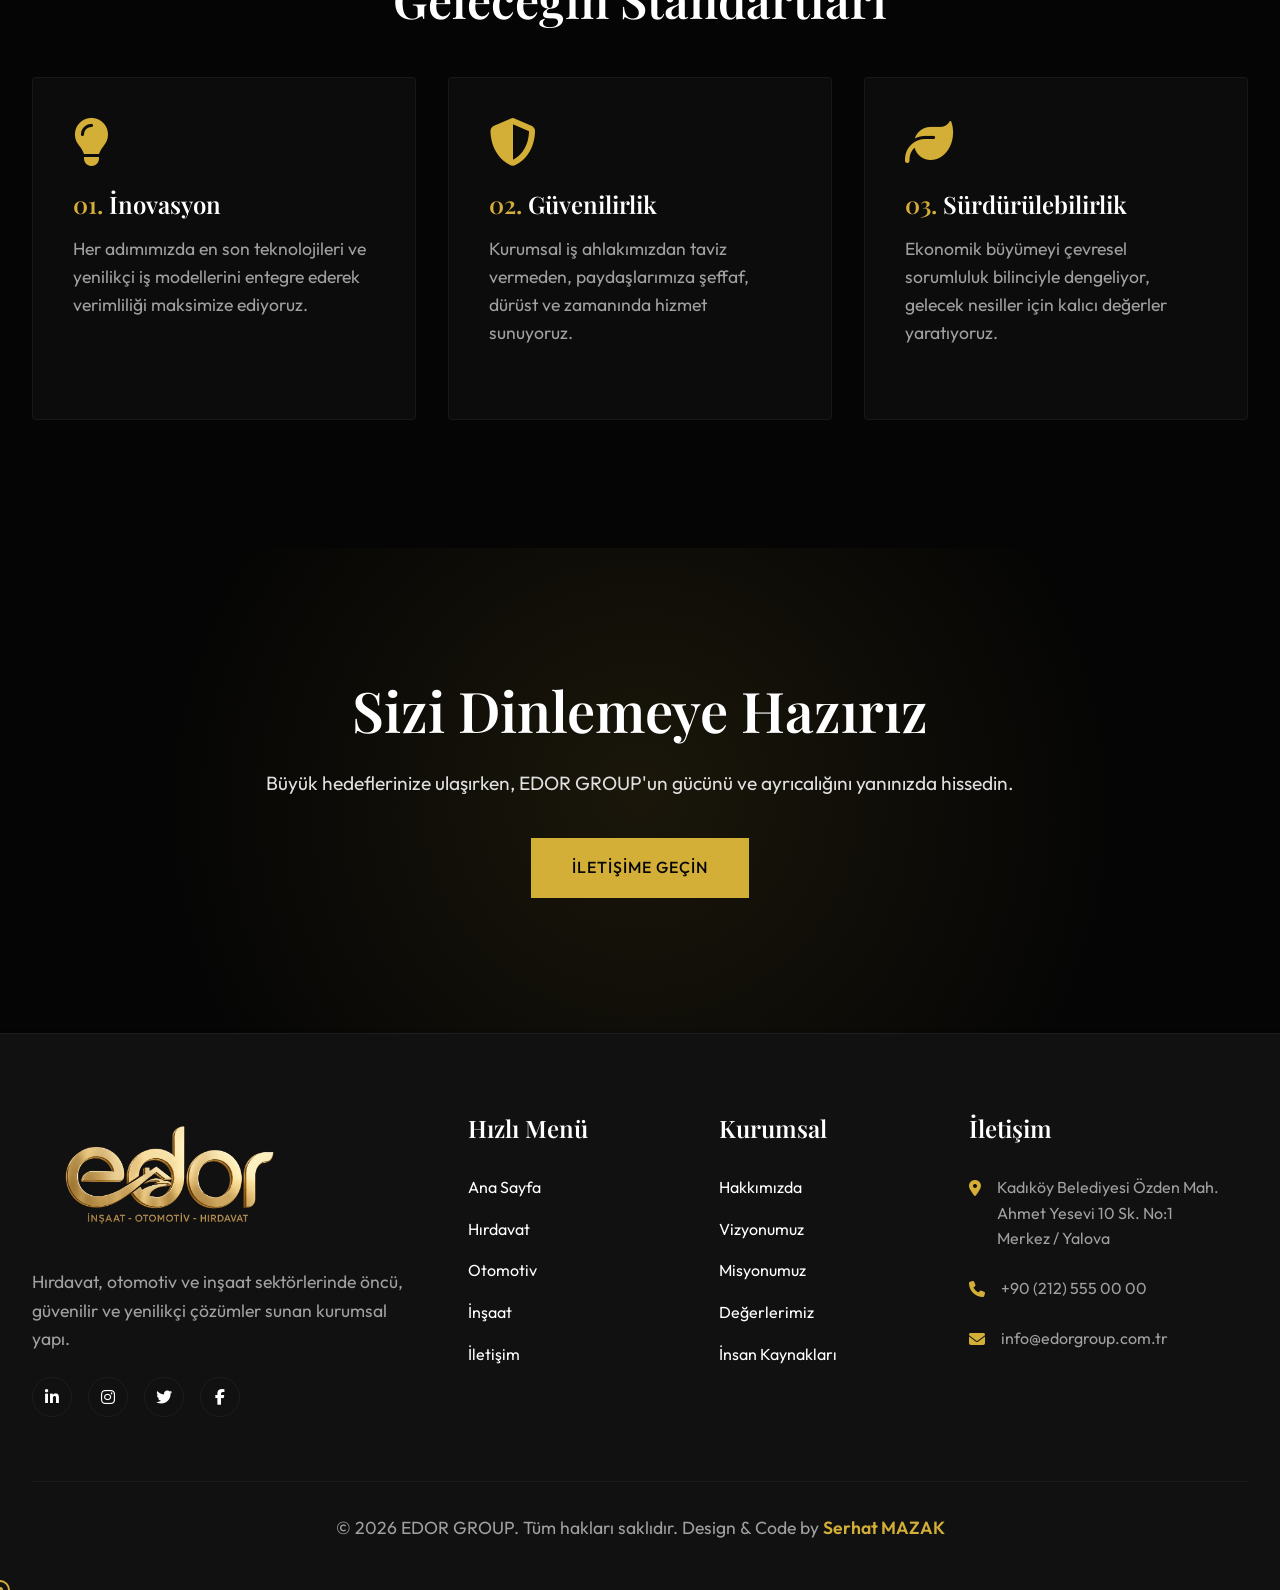
==== commit 56b24c98: "migrate video to" ====
--- a/index.html
+++ b/index.html
@@ -7,7 +7,7 @@
     <meta name="description"
         content="EDOR GROUP - Hırdavat, otomotiv ve inşaat sektörlerinde modern çözümler sunan prestijli holding şirketi.">
     <title>EDOR GROUP | Güven, Prestij ve Gücün Yeni Adı</title>
-    <link rel="icon" href="assets/images/favicocn.png" type="image/png">
+    <link rel="icon" href="assets/images/logo.png" type="image/png">
 
     <!-- CSS -->
     <link rel="stylesheet" href="assets/css/style.css">
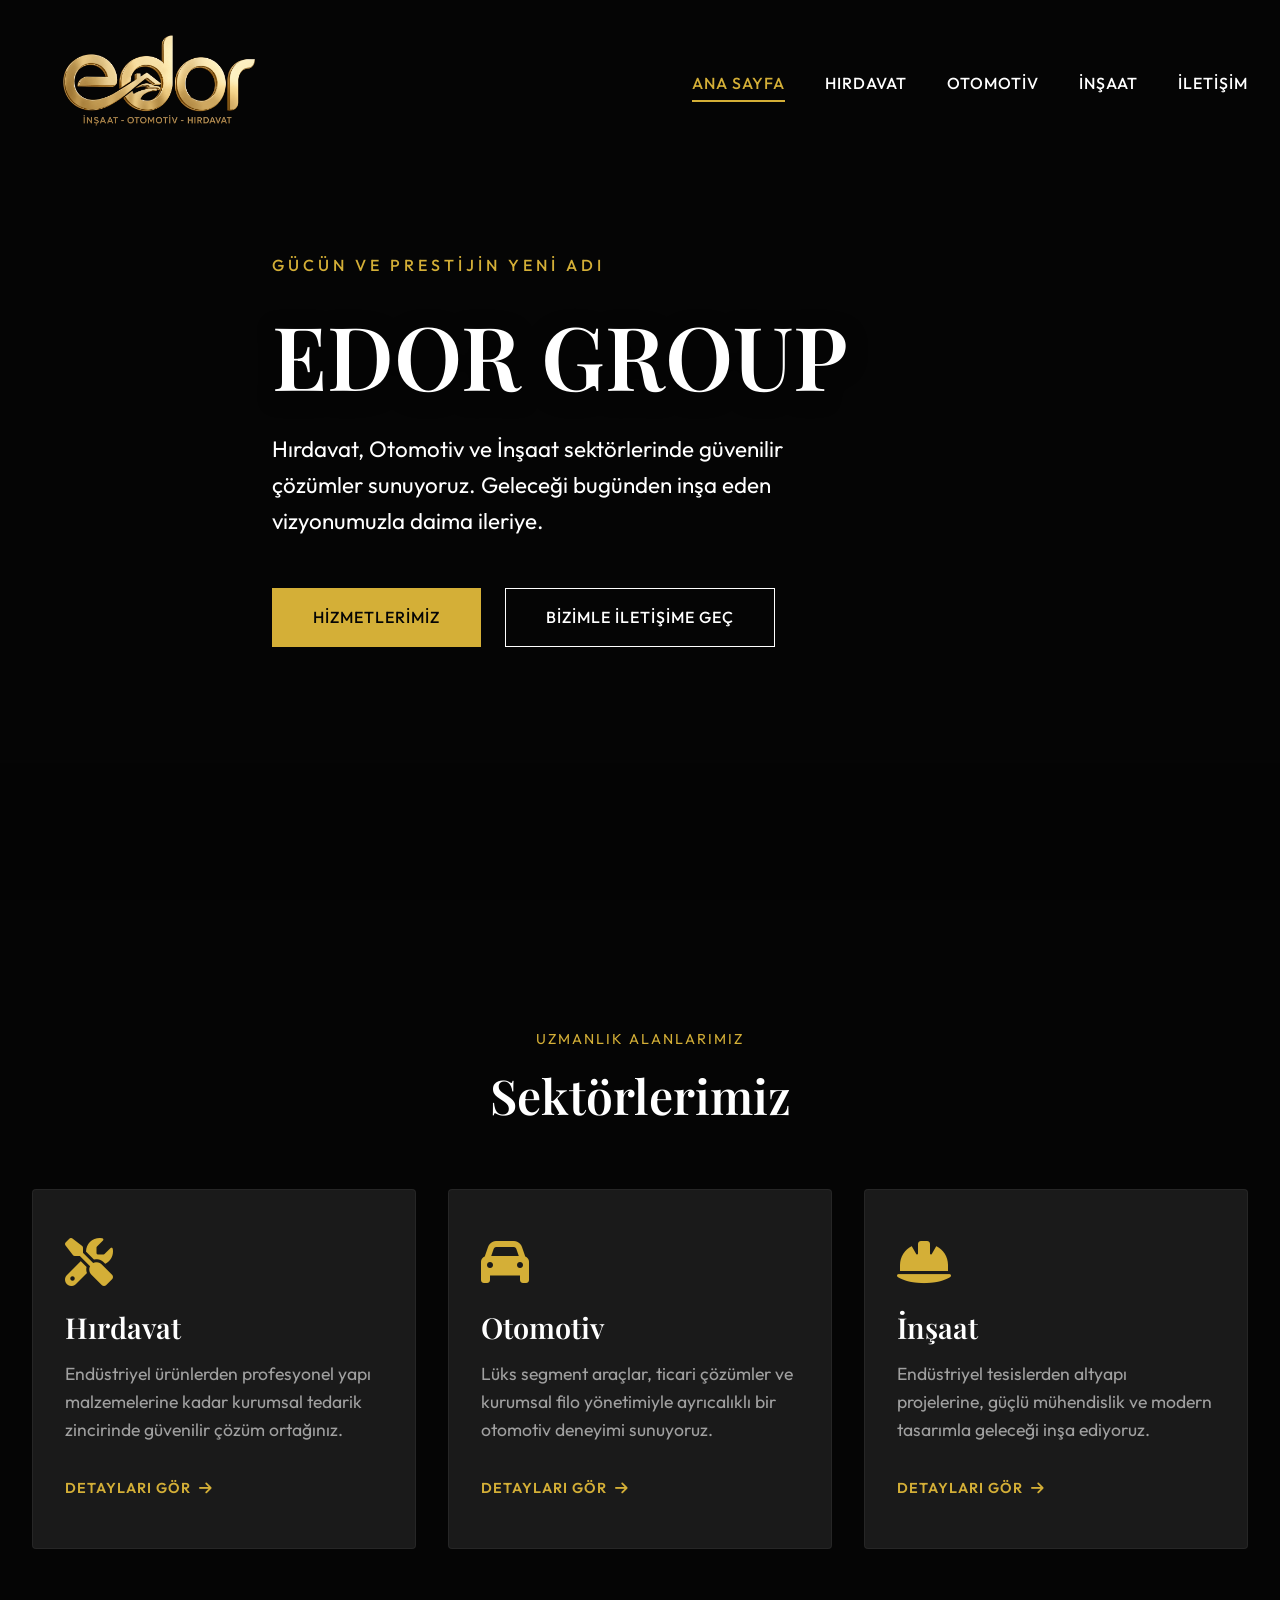
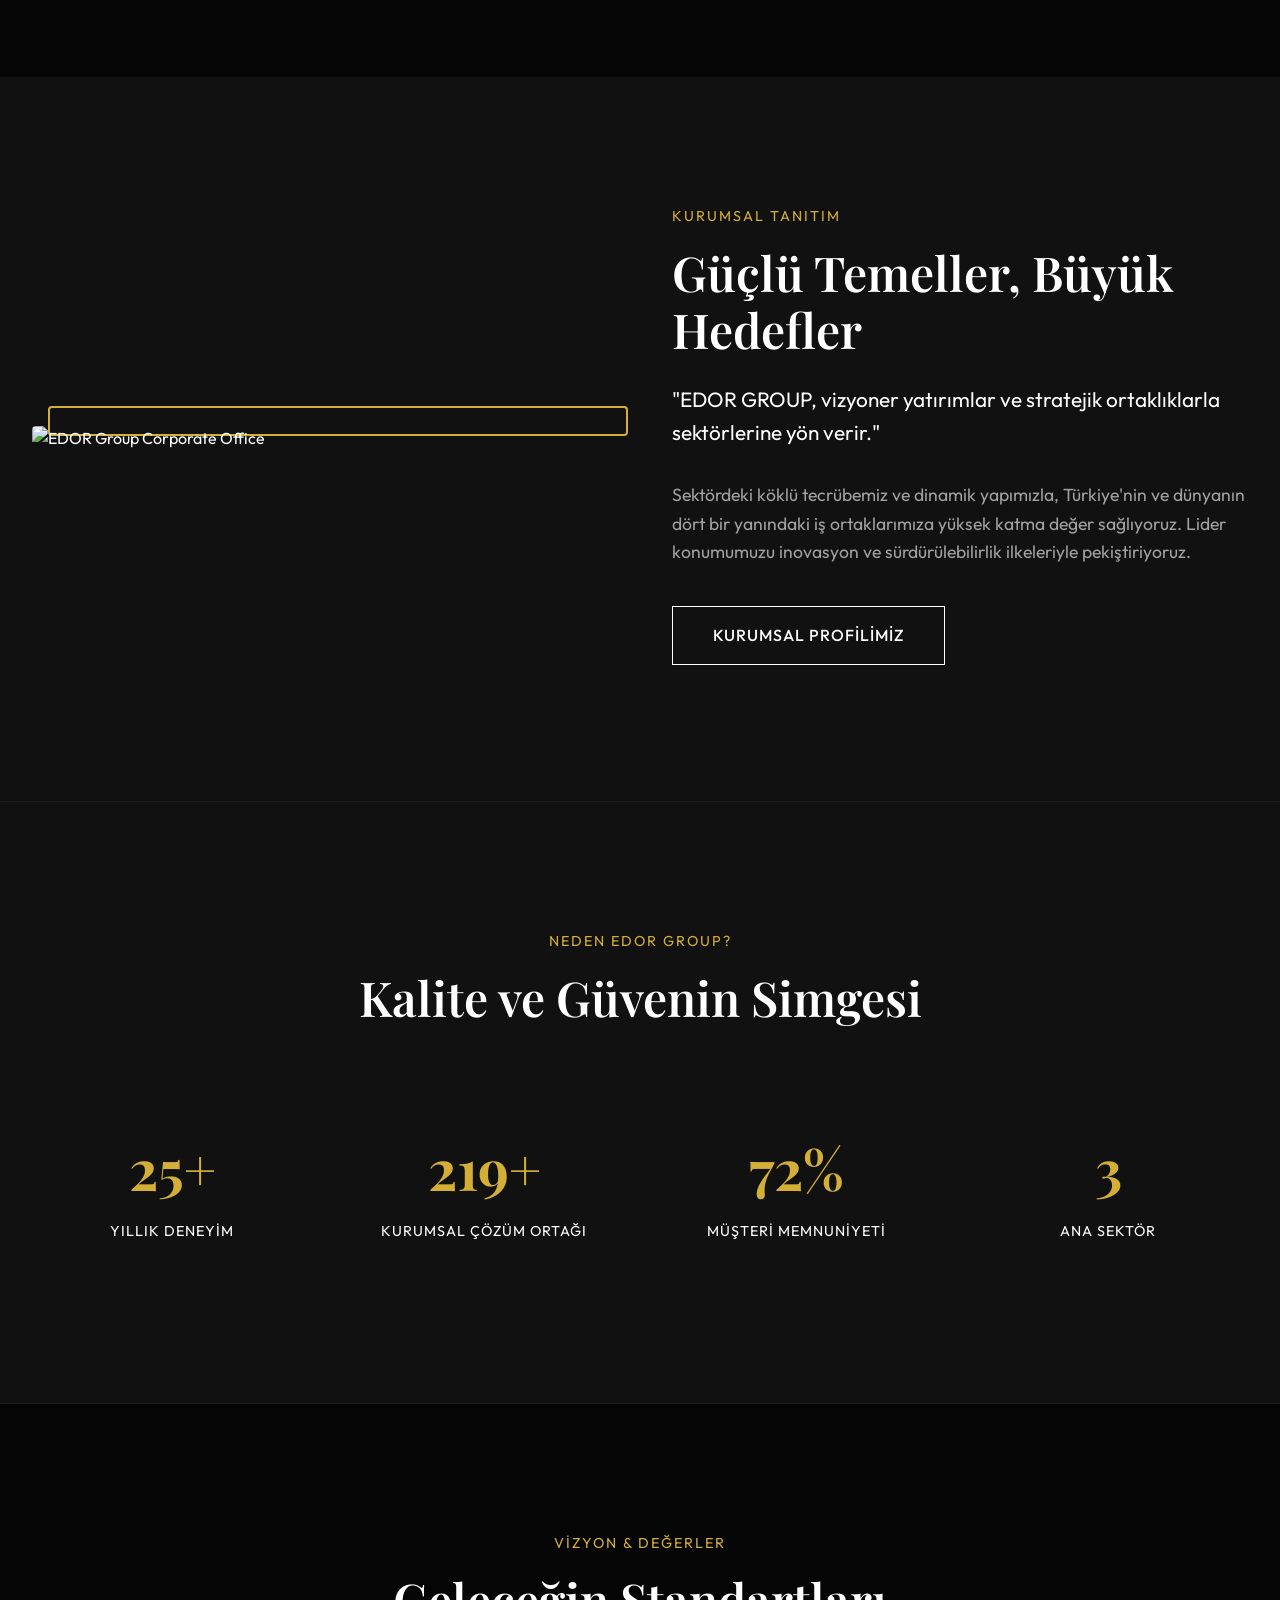
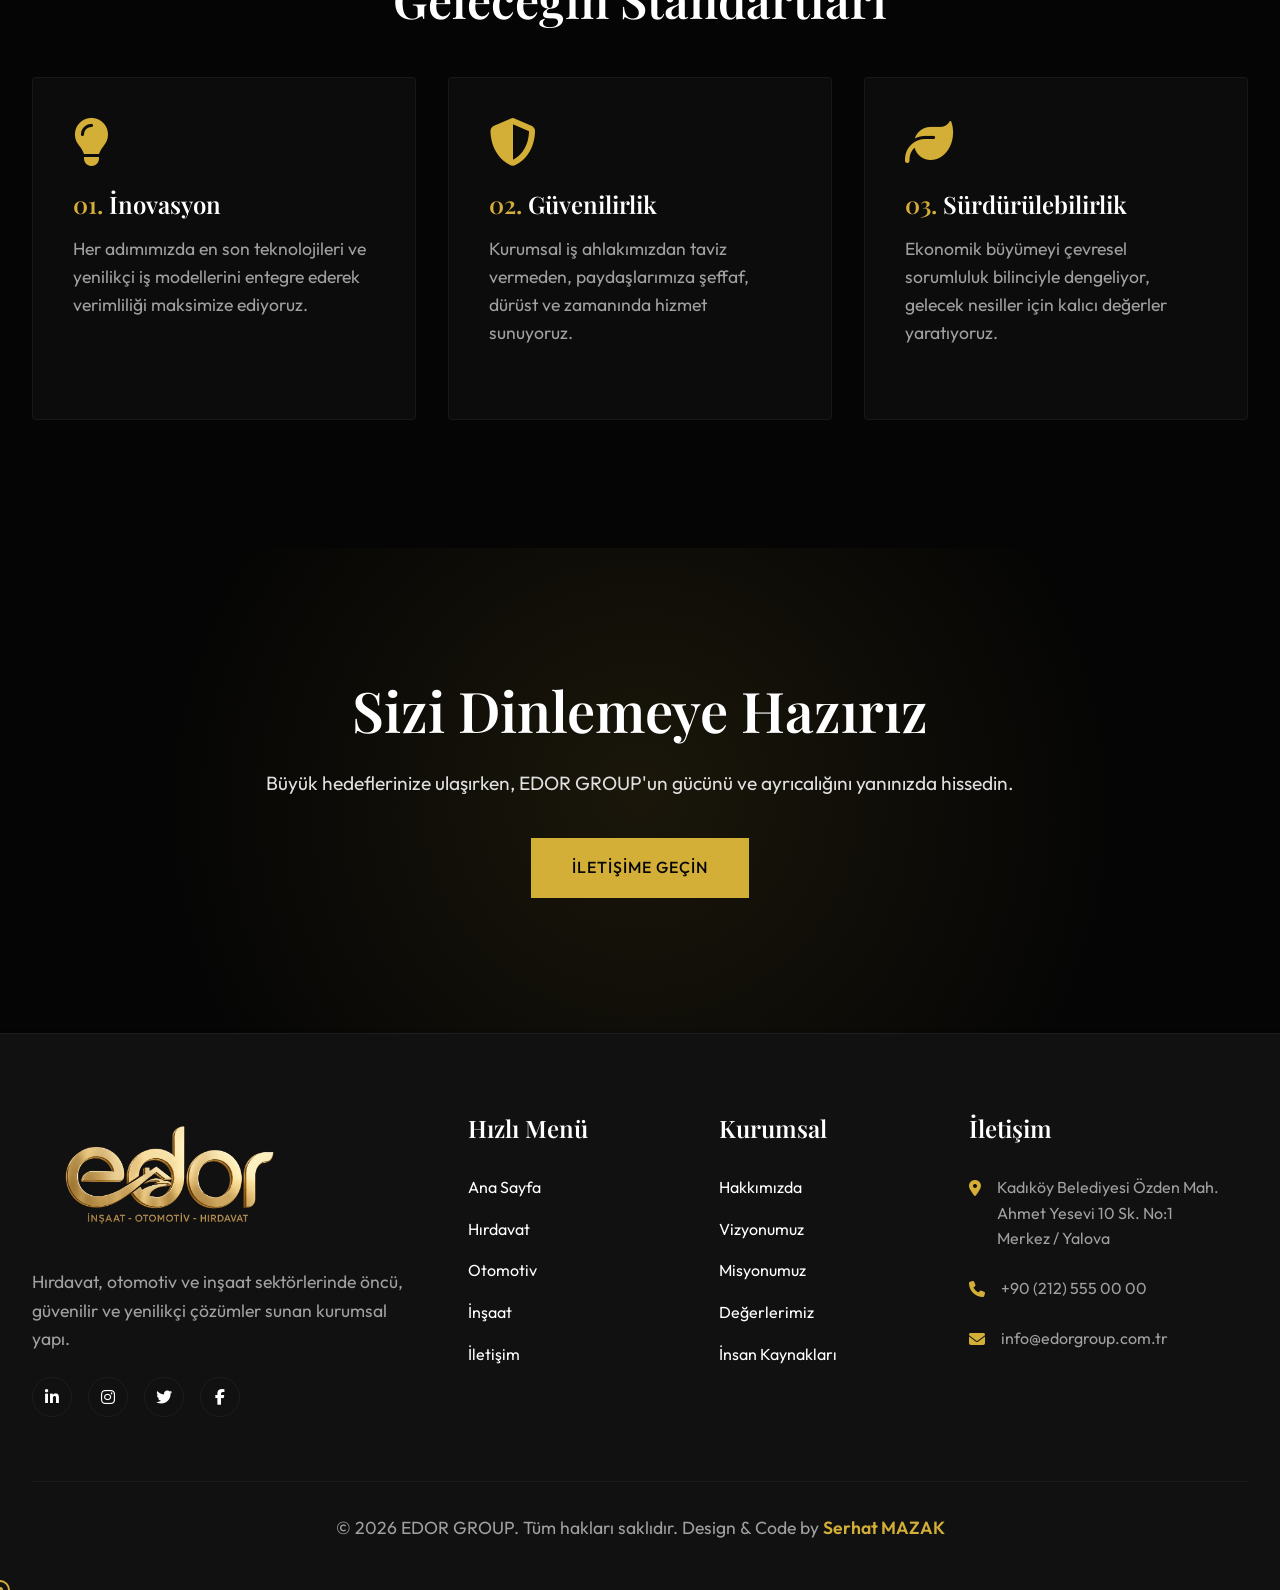
==== commit 19cf38a4: "favicon guncelleme" ====
--- a/index.html
+++ b/index.html
@@ -7,7 +7,7 @@
     <meta name="description"
         content="EDOR GROUP - Hırdavat, otomotiv ve inşaat sektörlerinde modern çözümler sunan prestijli holding şirketi.">
     <title>EDOR GROUP | Güven, Prestij ve Gücün Yeni Adı</title>
-    <link rel="icon" href="assets/images/logo.png" type="image/png">
+    <link rel="icon" href="assets/images/edorlogo.png" type="image/png">
 
     <!-- CSS -->
     <link rel="stylesheet" href="assets/css/style.css">
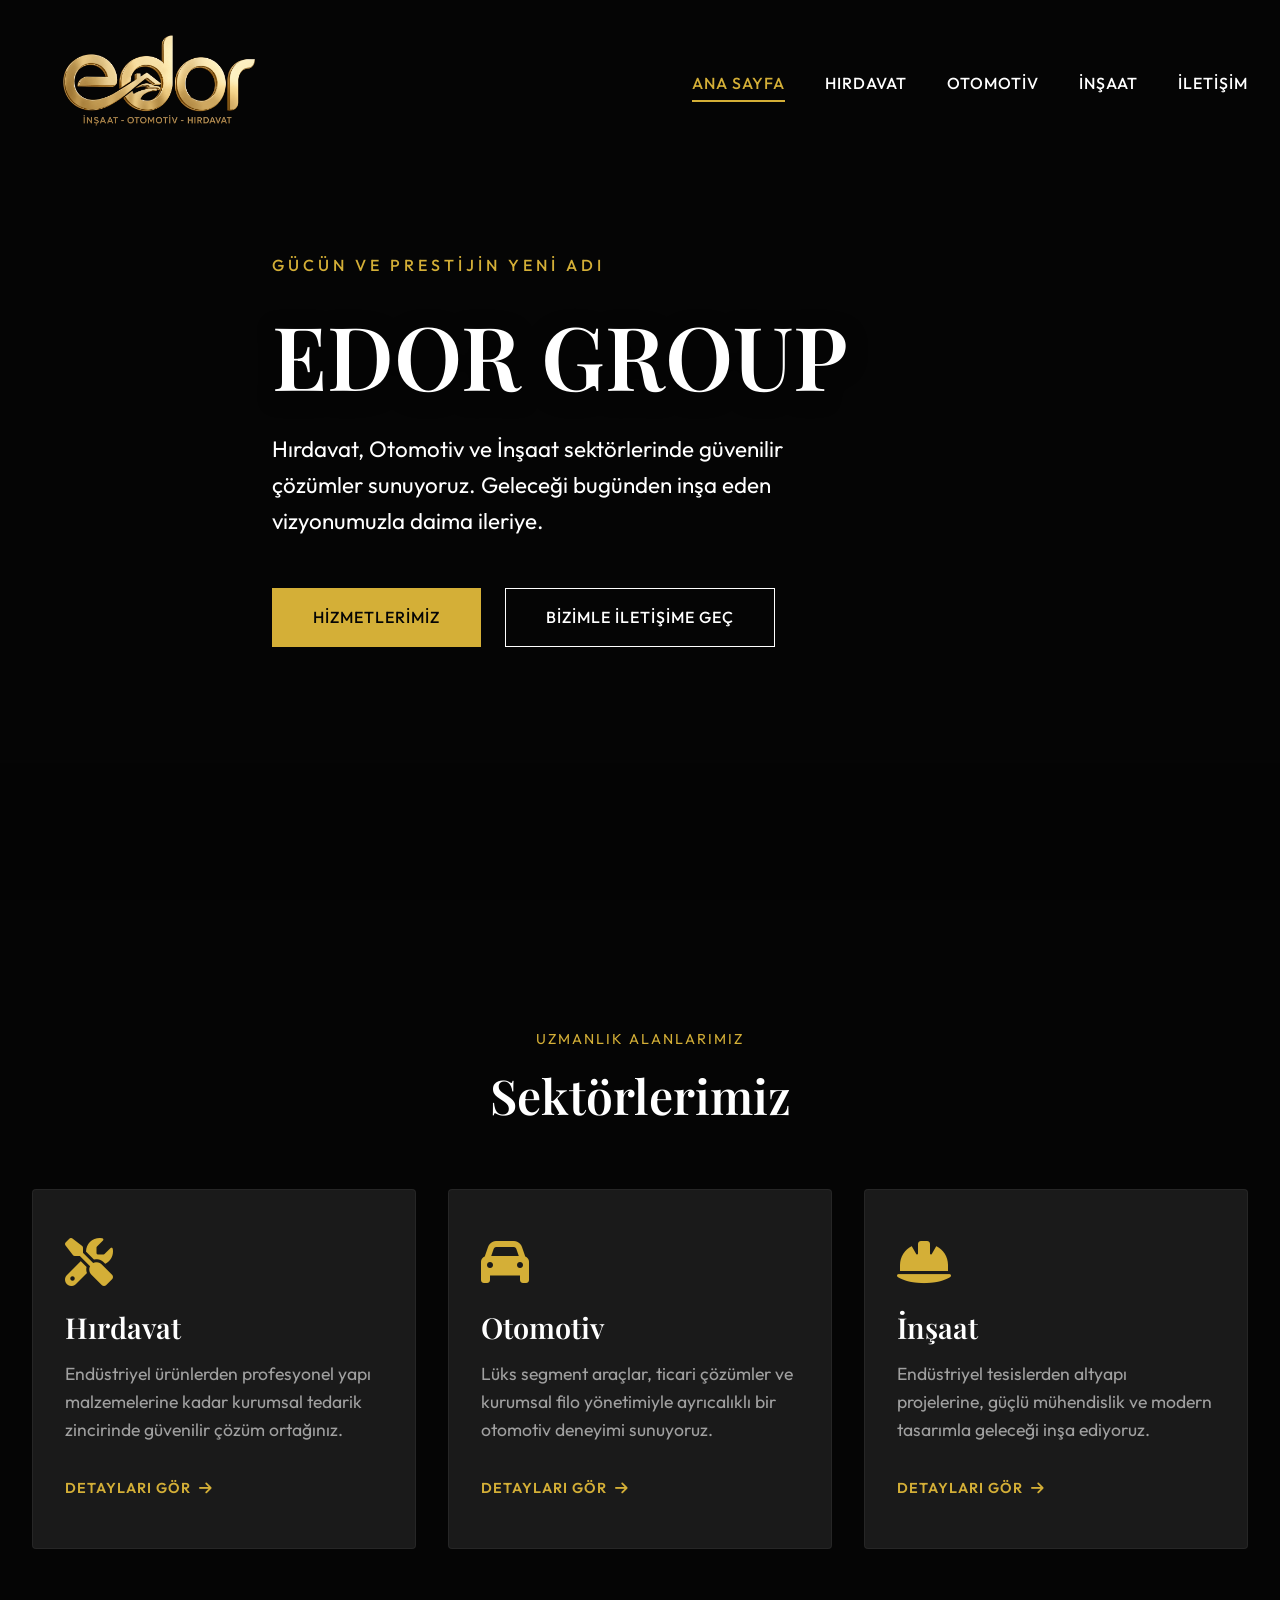
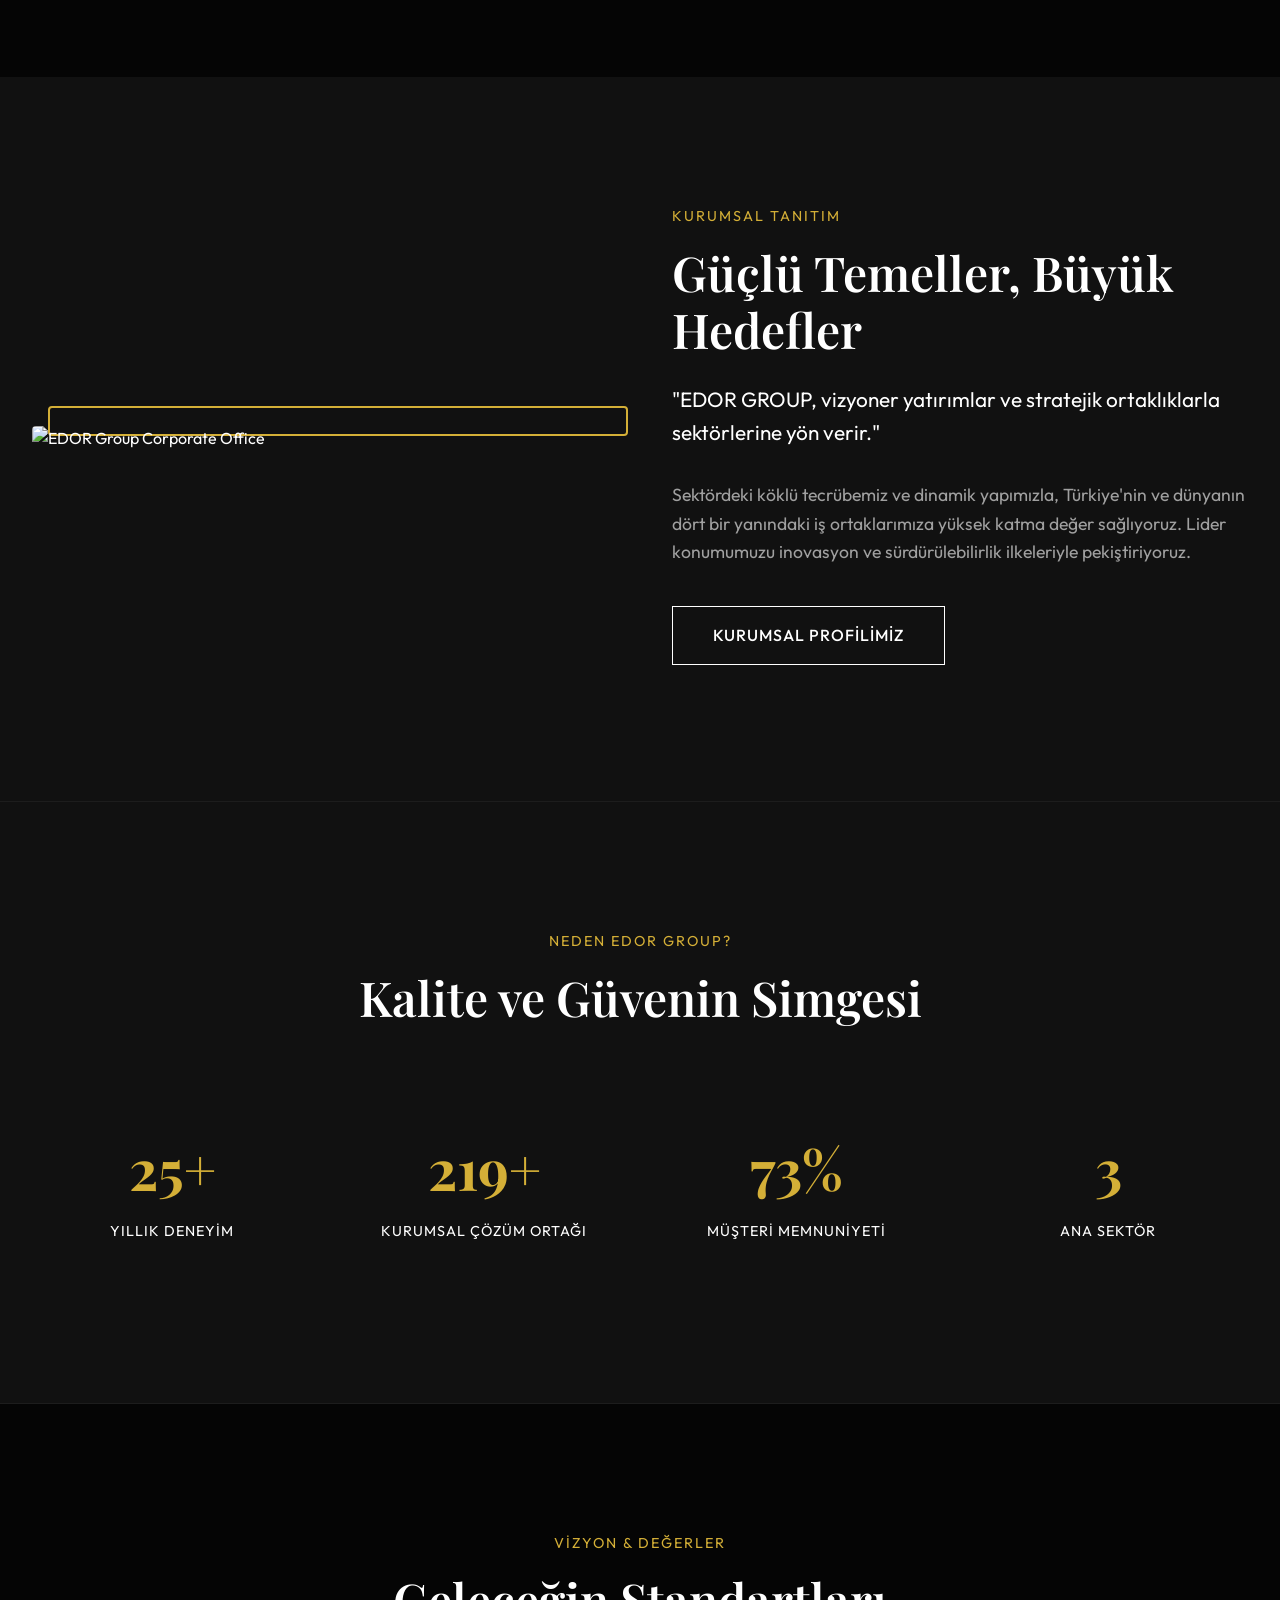
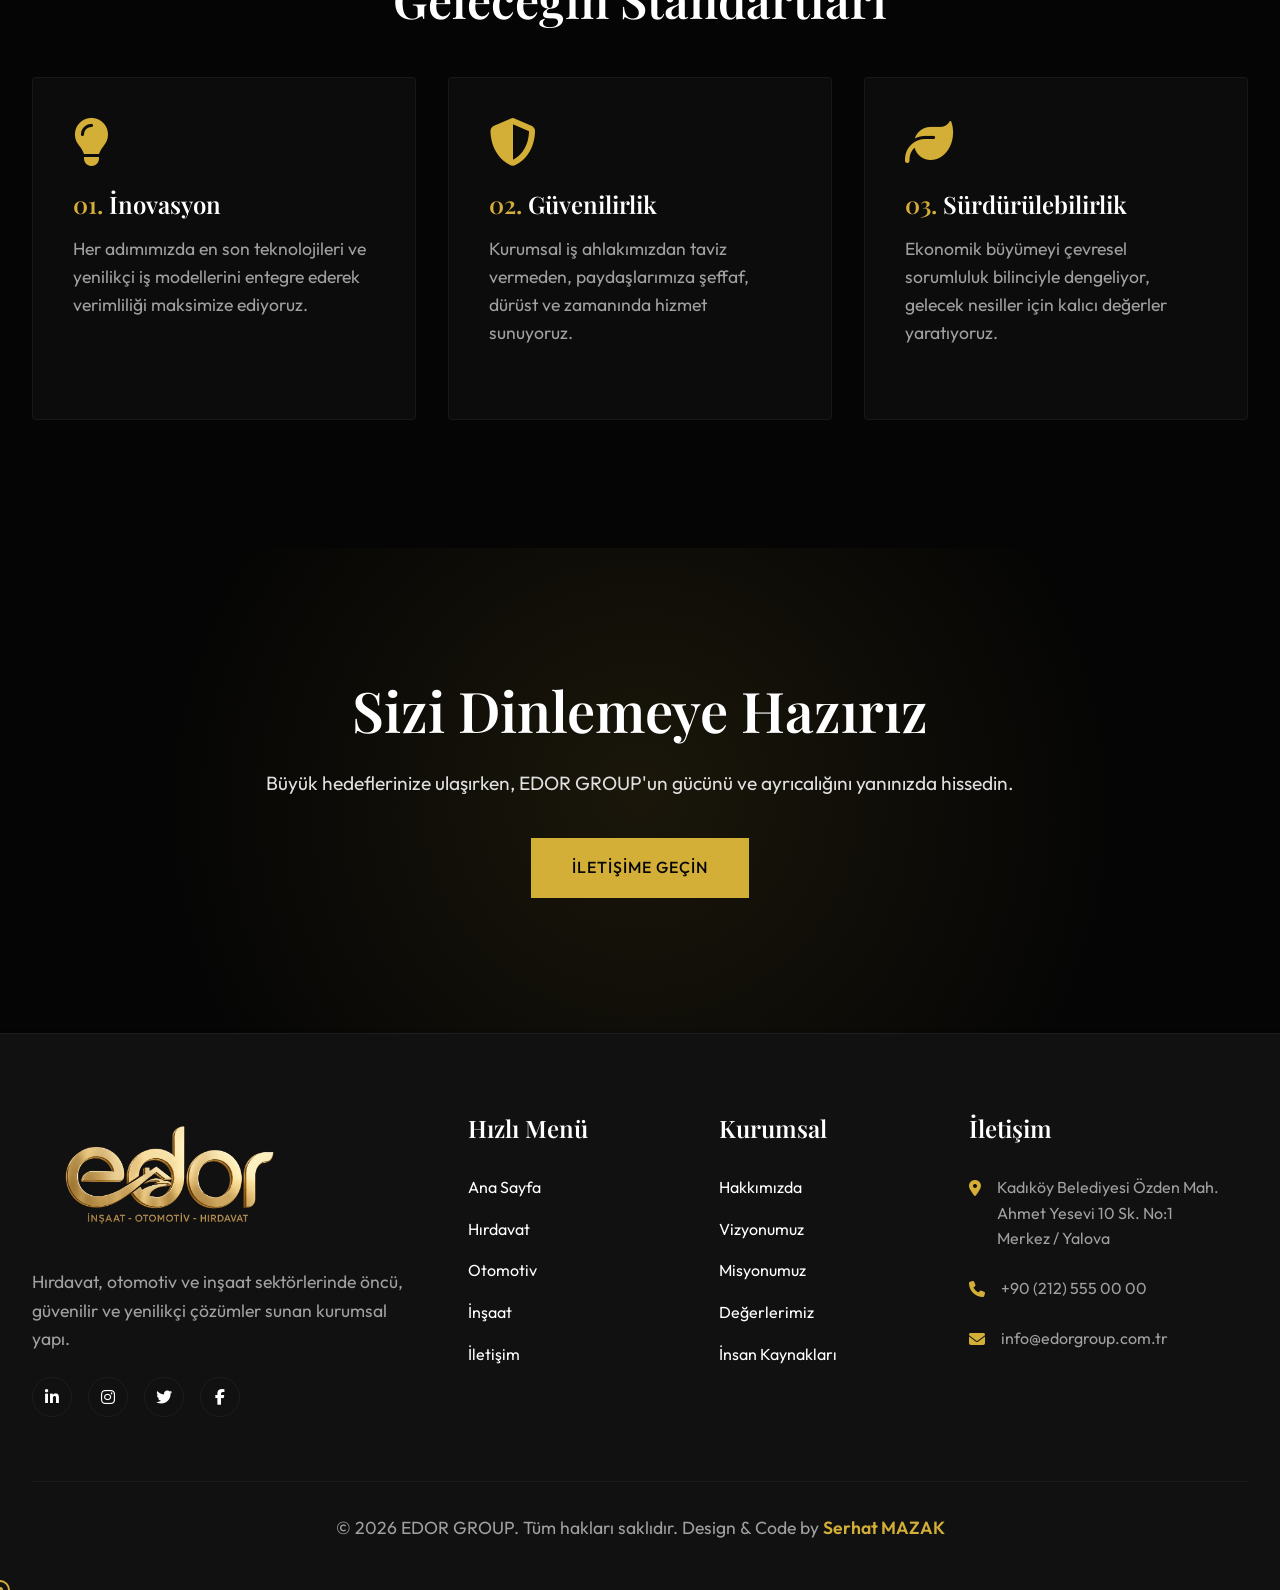
==== commit 73db1aea: "update projects" ====
--- a/index.html
+++ b/index.html
@@ -53,7 +53,7 @@
         <div class="video-slider">
             <!-- Otomotiv -->
             <video class="hero-video-bg active" autoplay muted loop playsinline>
-                <source src="videos/corvette.mp4" type="video/mp4">
+                <source src="videos/mercedes.mp4" type="video/mp4">
             </video>
             <!-- İnşaat -->
             <video class="hero-video-bg" autoplay muted loop playsinline>
--- a/assets/css/style.css
+++ b/assets/css/style.css
@@ -1069,3 +1069,496 @@
   color: var(--text-primary);
   font-weight: 500;
 }
+
+
+/* Brands Section */
+.brands-grid {
+  display: grid;
+  grid-template-columns: repeat(auto-fit, minmax(150px, 1fr));
+  gap: 2rem;
+  align-items: center;
+  justify-items: center;
+  margin-top: 3rem;
+}
+
+.brand-item {
+  width: 100%;
+  max-width: 150px;
+  height: 80px;
+  display: flex;
+  align-items: center;
+  justify-content: center;
+  background: var(--bg-card);
+  border: 1px solid var(--glass-border);
+  border-radius: 8px;
+  padding: 1rem;
+  transition: var(--transition-smooth);
+}
+
+.brand-item img {
+  max-height: 100%;
+  max-width: 100%;
+  filter: grayscale(100%) opacity(0.7);
+  transition: var(--transition-smooth);
+}
+
+.brand-item:hover {
+  transform: translateY(-5px);
+  border-color: var(--accent-gold);
+  box-shadow: 0 10px 25px rgba(212, 175, 55, 0.15);
+}
+
+.brand-item:hover img {
+  filter: grayscale(0%) opacity(1);
+}
+
+/* Enhanced Product Card Hover */
+.product-card::after {
+  content: '';
+  position: absolute;
+  top: 0;
+  left: 0;
+  width: 100%;
+  height: 100%;
+  box-shadow: inset 0 0 0 1px rgba(212, 175, 55, 0);
+  transition: var(--transition-smooth);
+  border-radius: 8px;
+  pointer-events: none;
+}
+
+.product-card:hover::after {
+  box-shadow: inset 0 0 0 1px rgba(212, 175, 55, 0.5);
+}
+
+.product-card:hover {
+  box-shadow: 0 20px 50px rgba(0,0,0,0.7), 0 0 20px rgba(212, 175, 55, 0.1);
+}
+
+.brand-tags {
+  display: flex;
+  gap: 0.5rem;
+  flex-wrap: wrap;
+  margin-top: 1rem;
+}
+
+.brand-tag {
+  background: rgba(212, 175, 55, 0.1);
+  color: var(--accent-gold);
+  padding: 0.2rem 0.6rem;
+  border-radius: 4px;
+  font-size: 0.8rem;
+  font-weight: 500;
+  border: 1px solid rgba(212, 175, 55, 0.3);
+}
+
+.product-list {
+  list-style: none;
+  margin-bottom: 1.5rem;
+  color: var(--text-secondary);
+}
+
+.product-list li {
+  position: relative;
+  padding-left: 1.5rem;
+  margin-bottom: 0.3rem;
+  font-size: 0.95rem;
+}
+
+.product-list li::before {
+  content: '✓';
+  position: absolute;
+  left: 0;
+  color: var(--accent-gold);
+  font-weight: bold;
+}
+
+
+/* Premium Project Cards */
+.premium-project-card {
+  background: var(--bg-card);
+  border: 1px solid var(--glass-border);
+  border-radius: 8px;
+  overflow: hidden;
+  transition: var(--transition-smooth);
+  position: relative;
+  display: flex;
+  flex-direction: column;
+}
+
+.premium-project-card:hover {
+  transform: translateY(-10px);
+  box-shadow: 0 20px 50px rgba(0,0,0,0.7), 0 0 20px rgba(212, 175, 55, 0.2);
+  border-color: rgba(212, 175, 55, 0.5);
+}
+
+.project-img-wrapper {
+  position: relative;
+  width: 100%;
+  height: 350px;
+  overflow: hidden;
+}
+
+.project-img-wrapper img {
+  width: 100%;
+  height: 100%;
+  object-fit: cover;
+  transition: transform 0.6s ease;
+}
+
+.premium-project-card:hover .project-img-wrapper img {
+  transform: scale(1.08);
+}
+
+.project-img-overlay {
+  position: absolute;
+  top: 0; left: 0; right: 0; bottom: 0;
+  background: rgba(5,5,5,0.4);
+  display: flex;
+  align-items: center;
+  justify-content: center;
+  opacity: 0;
+  transition: var(--transition-smooth);
+}
+
+.premium-project-card:hover .project-img-overlay {
+  opacity: 1;
+}
+
+.btn-gallery {
+  background: rgba(212, 175, 55, 0.9);
+  color: var(--bg-dark);
+  padding: 0.8rem 1.5rem;
+  border-radius: 30px;
+  font-weight: 600;
+  cursor: pointer;
+  transform: translateY(20px);
+  transition: var(--transition-bounce);
+  border: none;
+  font-family: var(--font-main);
+  text-transform: uppercase;
+  letter-spacing: 1px;
+  font-size: 0.9rem;
+  display: flex;
+  align-items: center;
+  gap: 0.5rem;
+}
+
+.btn-gallery:hover {
+  background: #fff;
+}
+
+.premium-project-card:hover .btn-gallery {
+  transform: translateY(0);
+}
+
+.project-details {
+  padding: 2.5rem;
+  flex-grow: 1;
+  display: flex;
+  flex-direction: column;
+}
+
+.project-meta-grid {
+  display: grid;
+  grid-template-columns: 1fr 1fr;
+  gap: 1rem;
+  margin-top: 1.5rem;
+  margin-bottom: 2rem;
+  padding: 1.5rem 0;
+  border-top: 1px solid var(--glass-border);
+  border-bottom: 1px solid var(--glass-border);
+}
+
+.meta-item {
+  display: flex;
+  flex-direction: column;
+}
+
+.meta-label {
+  font-size: 0.8rem;
+  color: var(--text-secondary);
+  text-transform: uppercase;
+  letter-spacing: 1px;
+}
+
+.meta-value {
+  font-size: 1rem;
+  color: var(--text-primary);
+  font-weight: 500;
+}
+
+.project-status-list {
+  list-style: none;
+  margin-top: auto;
+}
+
+.project-status-list li {
+  position: relative;
+  padding-left: 1.8rem;
+  margin-bottom: 0.5rem;
+  font-size: 0.95rem;
+  color: #ccc;
+}
+
+.project-status-list li::before {
+  content: '\f00c';
+  font-family: 'Font Awesome 6 Free';
+  font-weight: 900;
+  position: absolute;
+  left: 0;
+  color: var(--accent-gold);
+}
+
+/* Lightbox Gallery */
+.lightbox {
+  position: fixed;
+  top: 0; left: 0; right: 0; bottom: 0;
+  background: rgba(5,5,5,0.98);
+  z-index: 9999;
+  display: none;
+  flex-direction: column;
+  justify-content: center;
+  align-items: center;
+  opacity: 0;
+  transition: opacity 0.3s ease;
+}
+
+.lightbox.active {
+  display: flex;
+  opacity: 1;
+}
+
+.lightbox-content {
+  position: relative;
+  width: 90%;
+  max-width: 1200px;
+  height: 80vh;
+  display: flex;
+  justify-content: center;
+  align-items: center;
+}
+
+.lightbox-img {
+  max-width: 100%;
+  max-height: 100%;
+  object-fit: contain;
+  box-shadow: 0 10px 30px rgba(0,0,0,0.5);
+  user-select: none;
+}
+
+.lightbox-close {
+  position: absolute;
+  top: 2rem;
+  right: 2rem;
+  color: #fff;
+  font-size: 2rem;
+  cursor: pointer;
+  z-index: 10000;
+  transition: color 0.3s ease;
+}
+
+.lightbox-close:hover {
+  color: var(--accent-gold);
+}
+
+.lightbox-nav {
+  position: absolute;
+  top: 50%;
+  transform: translateY(-50%);
+  color: #fff;
+  font-size: 2.5rem;
+  cursor: pointer;
+  padding: 1rem;
+  transition: color 0.3s ease;
+  z-index: 10000;
+}
+
+.lightbox-nav:hover {
+  color: var(--accent-gold);
+}
+
+.lightbox-prev { left: -3rem; }
+.lightbox-next { right: -3rem; }
+
+.lightbox-counter {
+  position: absolute;
+  bottom: -3rem;
+  left: 50%;
+  transform: translateX(-50%);
+  color: #fff;
+  font-size: 1rem;
+  letter-spacing: 2px;
+}
+
+@media (max-width: 768px) {
+  .project-meta-grid {
+    grid-template-columns: 1fr;
+  }
+  .lightbox-prev { left: 0; }
+  .lightbox-next { right: 0; }
+  .lightbox-content { height: 70vh; }
+  .lightbox-counter { bottom: -2rem; }
+}
+
+
+/* Premium Car Cards */
+.premium-car-card {
+  background: var(--bg-card);
+  border: 1px solid var(--glass-border);
+  border-radius: 8px;
+  overflow: hidden;
+  transition: var(--transition-smooth);
+  position: relative;
+  display: flex;
+  flex-direction: column;
+}
+
+.premium-car-card:hover {
+  transform: translateY(-10px);
+  box-shadow: 0 20px 50px rgba(0,0,0,0.7), 0 0 20px rgba(212, 175, 55, 0.2);
+  border-color: rgba(212, 175, 55, 0.5);
+}
+
+.car-img-wrapper {
+  position: relative;
+  width: 100%;
+  height: 300px;
+  overflow: hidden;
+}
+
+.car-img-wrapper img {
+  width: 100%;
+  height: 100%;
+  object-fit: cover;
+  transition: transform 0.6s ease;
+}
+
+.premium-car-card:hover .car-img-wrapper img {
+  transform: scale(1.08);
+}
+
+.car-brand-logo {
+  position: absolute;
+  top: 1.5rem;
+  right: 1.5rem;
+  color: #fff;
+  font-family: var(--font-heading);
+  font-size: 1.5rem;
+  font-weight: 700;
+  text-shadow: 0 2px 10px rgba(0,0,0,0.5);
+  transition: var(--transition-smooth);
+  z-index: 2;
+}
+
+.premium-car-card:hover .car-brand-logo {
+  color: var(--accent-gold);
+  text-shadow: 0 0 15px rgba(212, 175, 55, 0.5);
+}
+
+.car-img-overlay {
+  position: absolute;
+  top: 0; left: 0; right: 0; bottom: 0;
+  background: linear-gradient(to top, rgba(5,5,5,0.9), rgba(5,5,5,0.1));
+  display: flex;
+  align-items: center;
+  justify-content: center;
+  opacity: 0;
+  transition: var(--transition-smooth);
+}
+
+.premium-car-card:hover .car-img-overlay {
+  opacity: 1;
+}
+
+.car-details {
+  padding: 2.5rem;
+  flex-grow: 1;
+  display: flex;
+  flex-direction: column;
+}
+
+.car-features-list {
+  list-style: none;
+  margin-top: 1.5rem;
+  padding-top: 1.5rem;
+  border-top: 1px solid var(--glass-border);
+}
+
+.car-features-list li {
+  position: relative;
+  padding-left: 1.8rem;
+  margin-bottom: 0.5rem;
+  font-size: 0.95rem;
+  color: #ccc;
+}
+
+.car-features-list li::before {
+  content: '\f00c';
+  font-family: 'Font Awesome 6 Free';
+  font-weight: 900;
+  position: absolute;
+  left: 0;
+  color: var(--accent-gold);
+}
+
+/* Marquee / Auto Scrolling Carousel */
+.marquee-container {
+  overflow: hidden;
+  white-space: nowrap;
+  position: relative;
+  padding: 3rem 0;
+  background: var(--bg-card);
+  border-top: 1px solid var(--glass-border);
+  border-bottom: 1px solid var(--glass-border);
+}
+
+.marquee-container::before,
+.marquee-container::after {
+  content: '';
+  position: absolute;
+  top: 0;
+  width: 150px;
+  height: 100%;
+  z-index: 2;
+}
+
+.marquee-container::before {
+  left: 0;
+  background: linear-gradient(to right, var(--bg-dark), transparent);
+}
+
+.marquee-container::after {
+  right: 0;
+  background: linear-gradient(to left, var(--bg-dark), transparent);
+}
+
+.marquee-content {
+  display: inline-block;
+  animation: marquee 20s linear infinite;
+}
+
+.marquee-item {
+  display: inline-block;
+  margin: 0 4rem;
+  font-family: var(--font-heading);
+  font-size: 2rem;
+  font-weight: 700;
+  color: var(--text-secondary);
+  transition: var(--transition-smooth);
+}
+
+.marquee-item:hover {
+  color: var(--accent-gold);
+}
+
+@keyframes marquee {
+  0%   { transform: translateX(0); }
+  100% { transform: translateX(-50%); }
+}
+
+@media (max-width: 768px) {
+  .marquee-item {
+    font-size: 1.5rem;
+    margin: 0 2rem;
+  }
+}
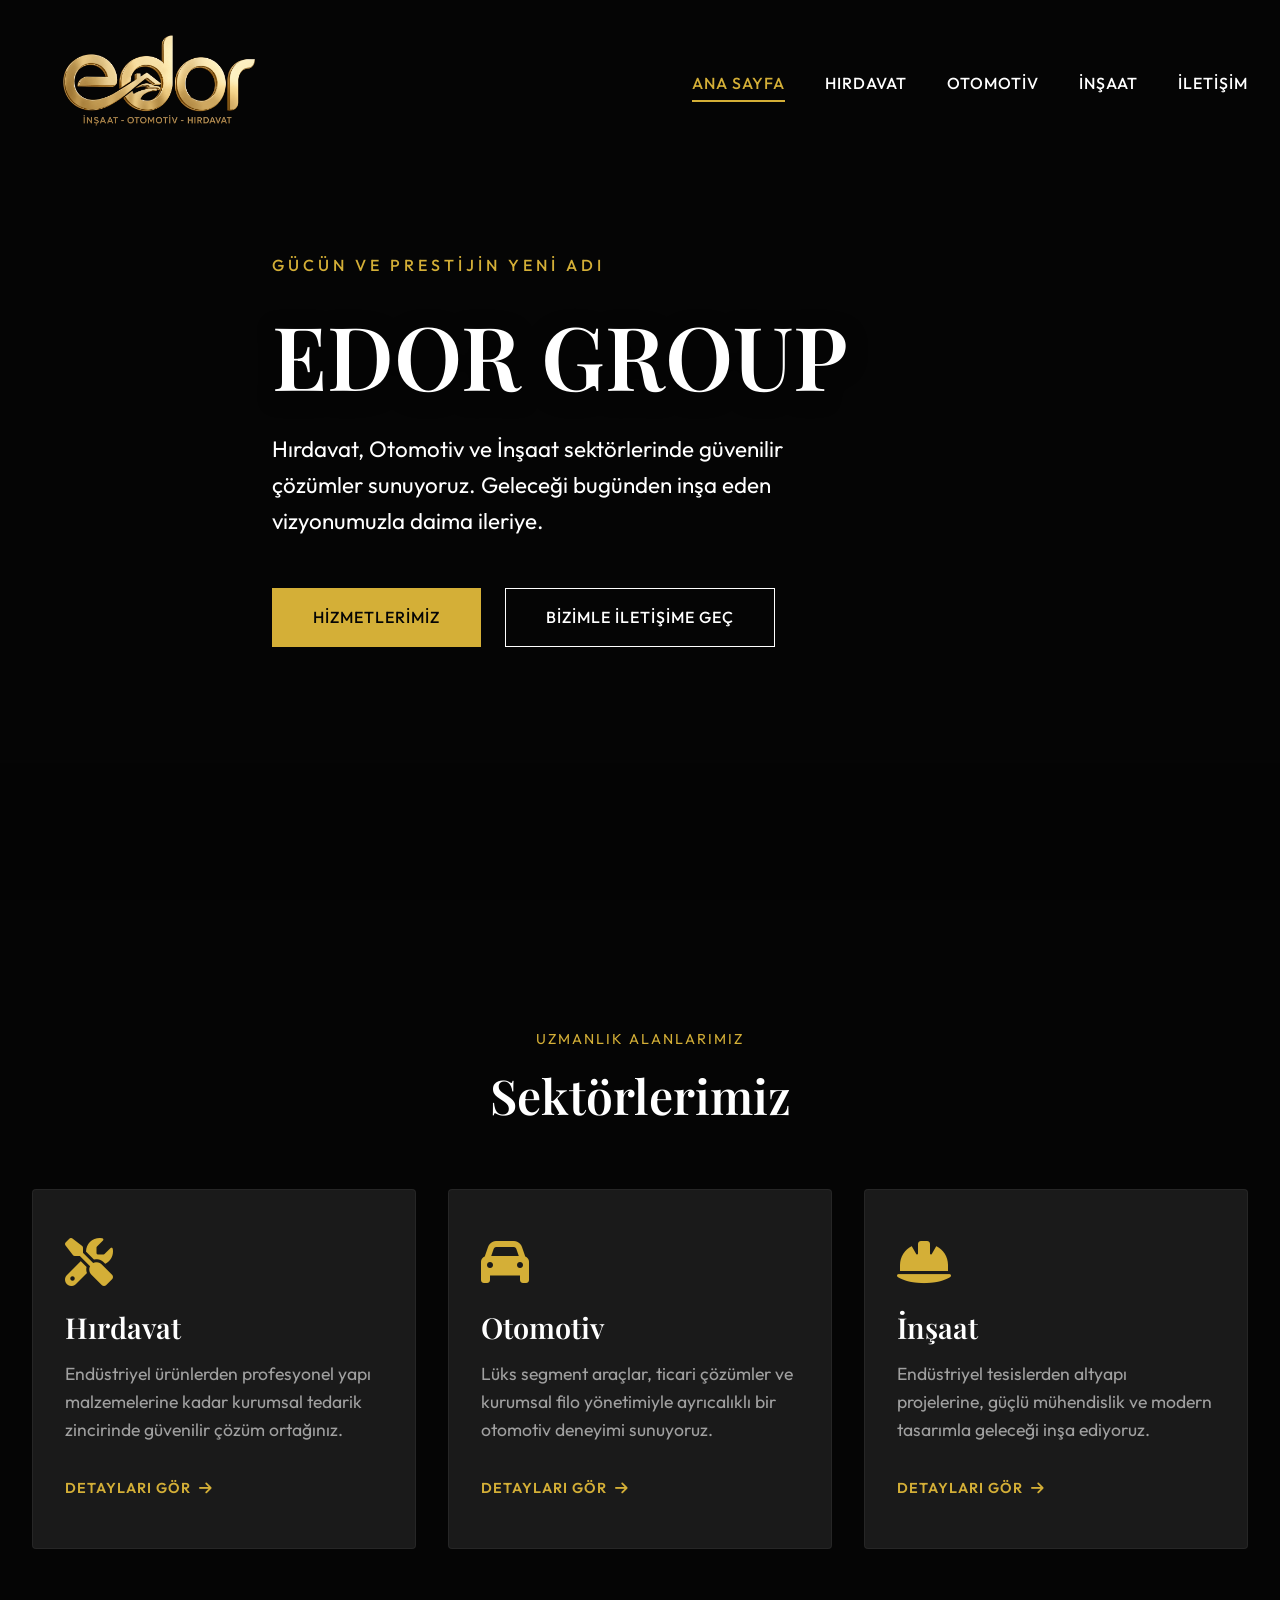
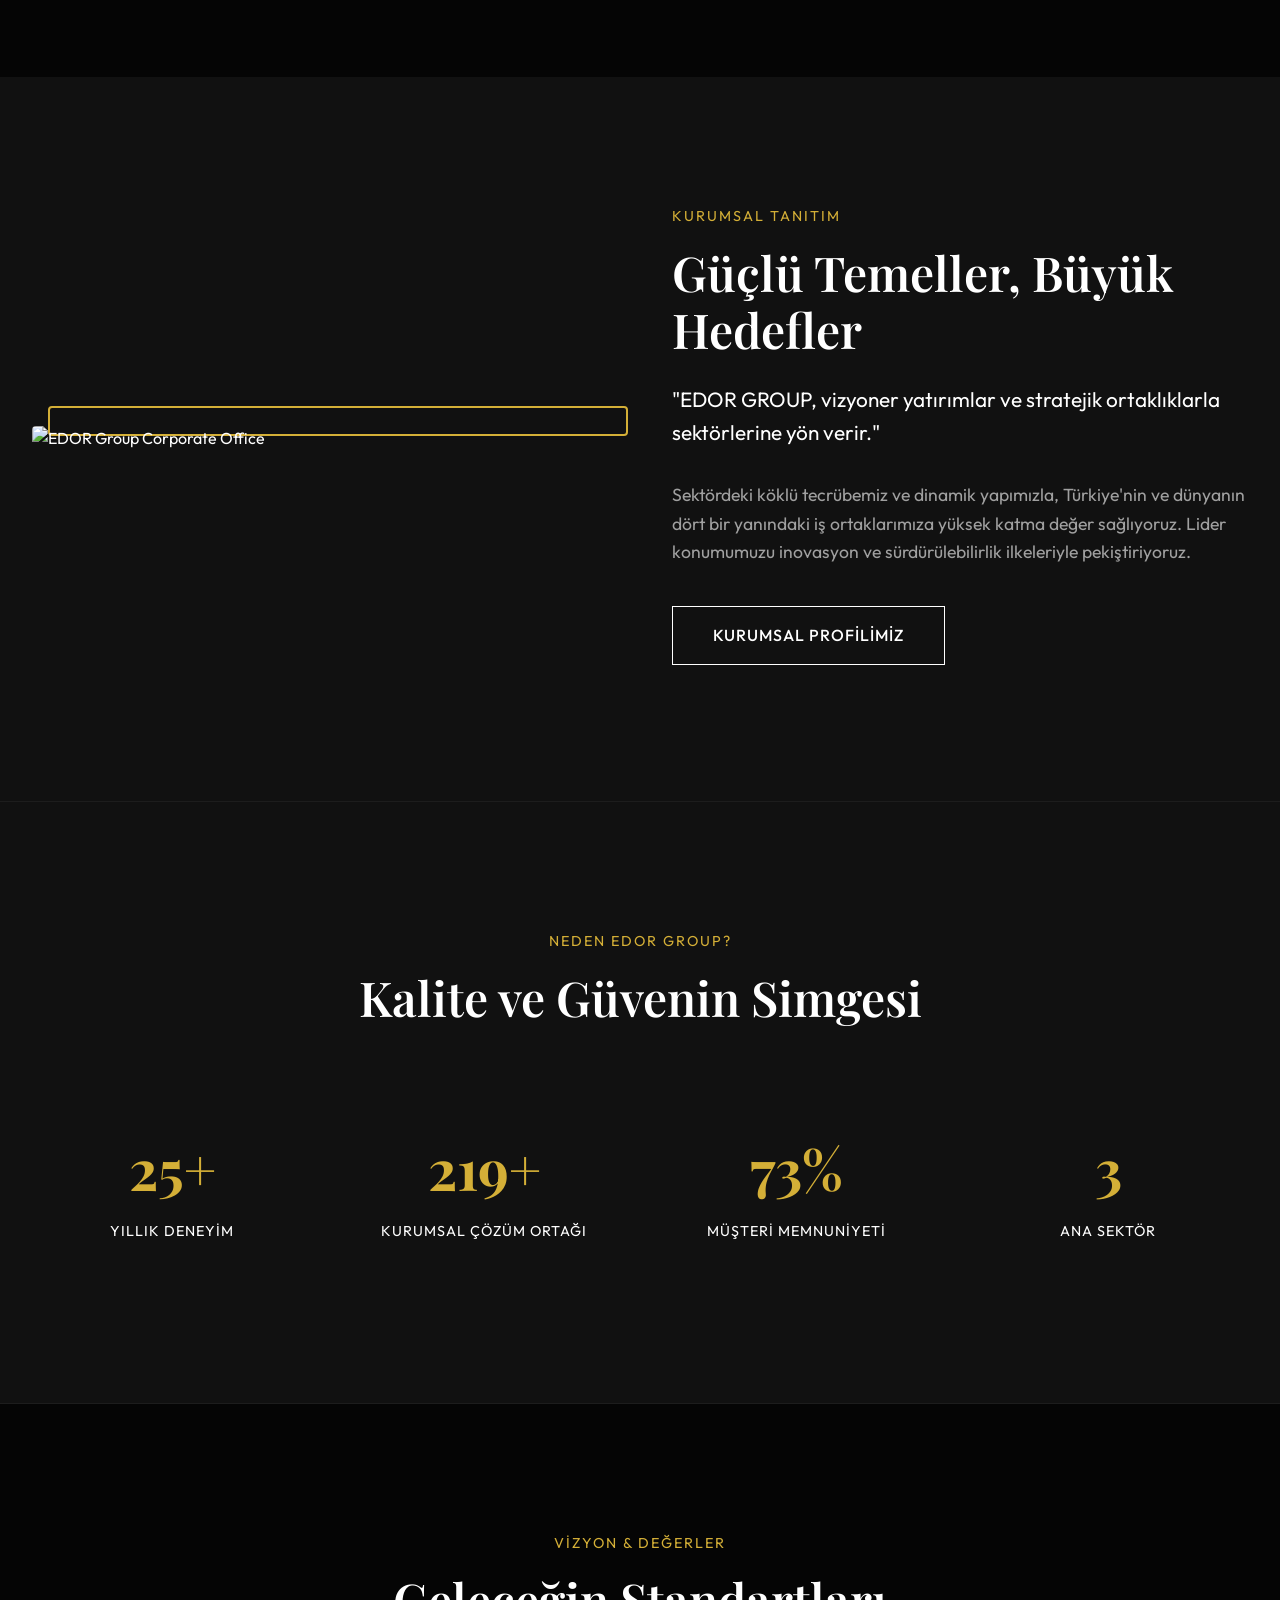
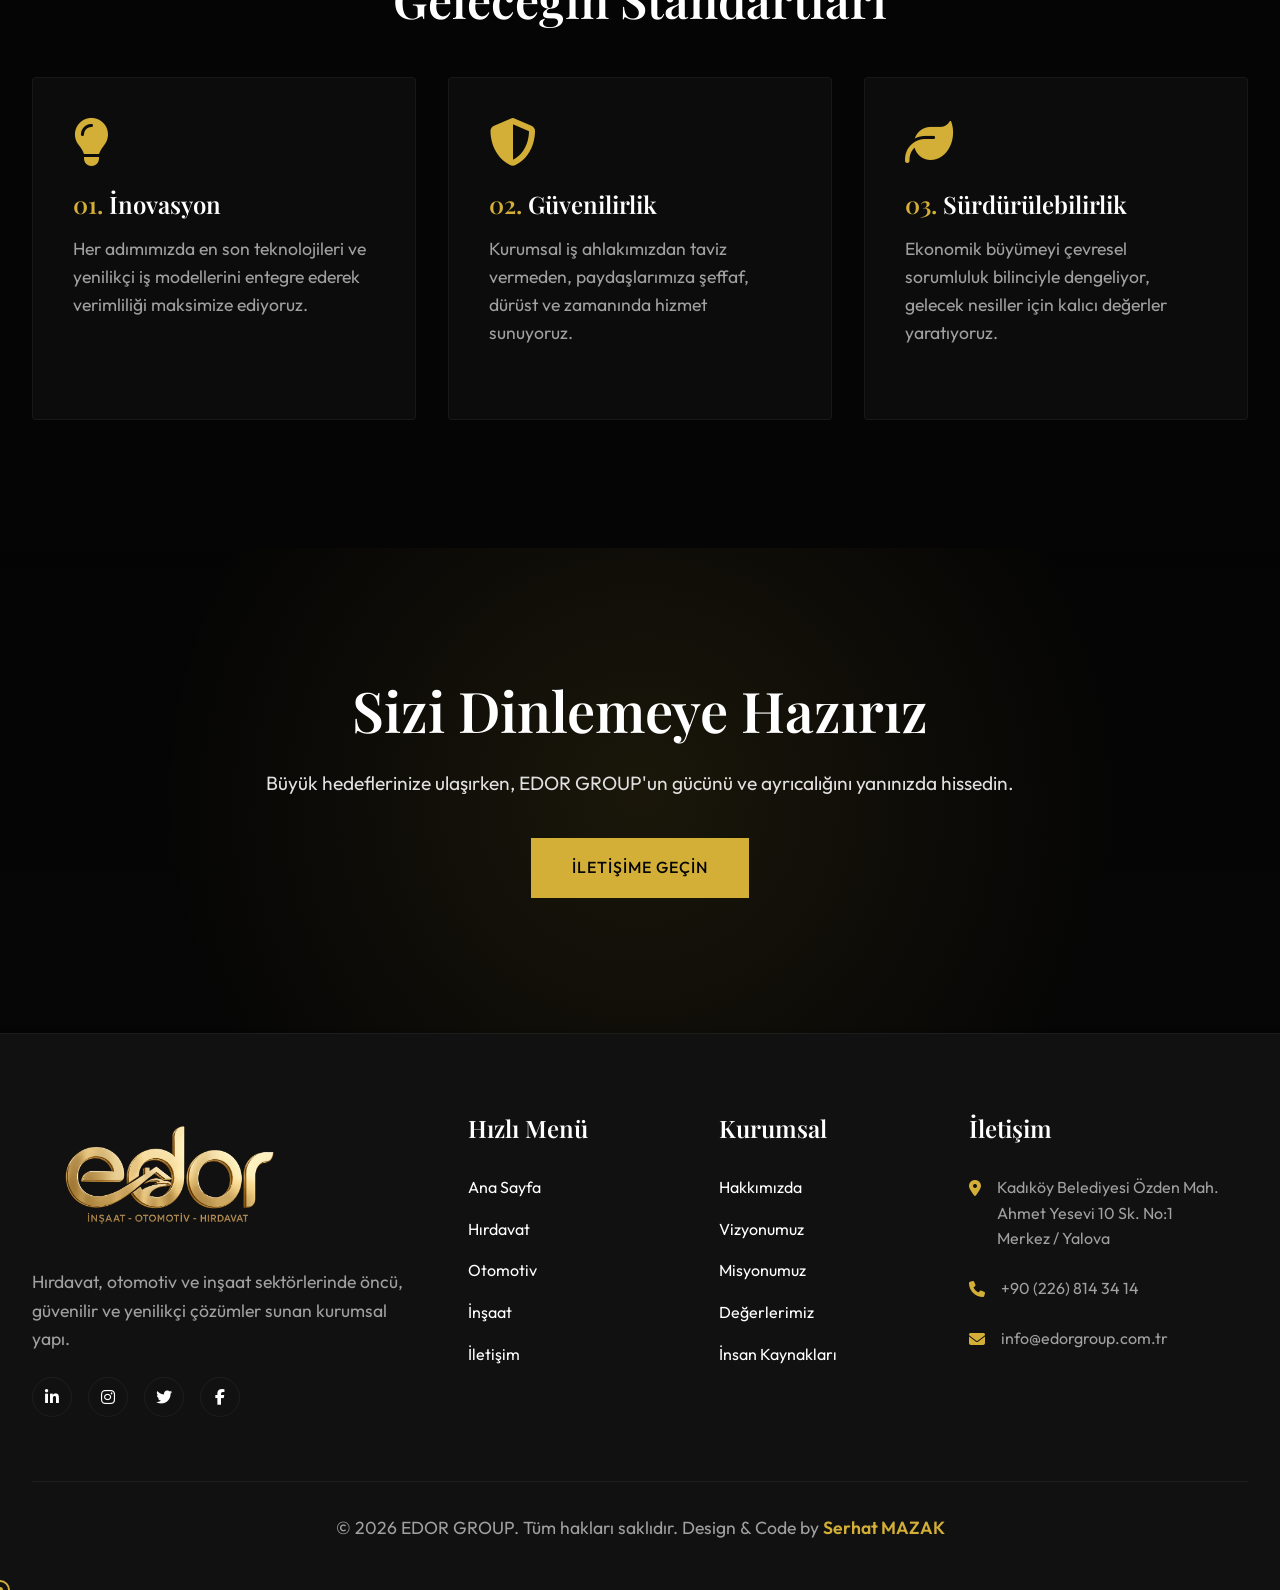
==== commit de9cf6e4: "update projects insaat" ====
--- a/index.html
+++ b/index.html
@@ -265,7 +265,7 @@
                         </li>
                         <li>
                             <i class="fa-solid fa-phone"></i>
-                            <span>+90 (212) 555 00 00</span>
+                            <span>+90 (226) 814 34 14</span>
                         </li>
                         <li>
                             <i class="fa-solid fa-envelope"></i>
